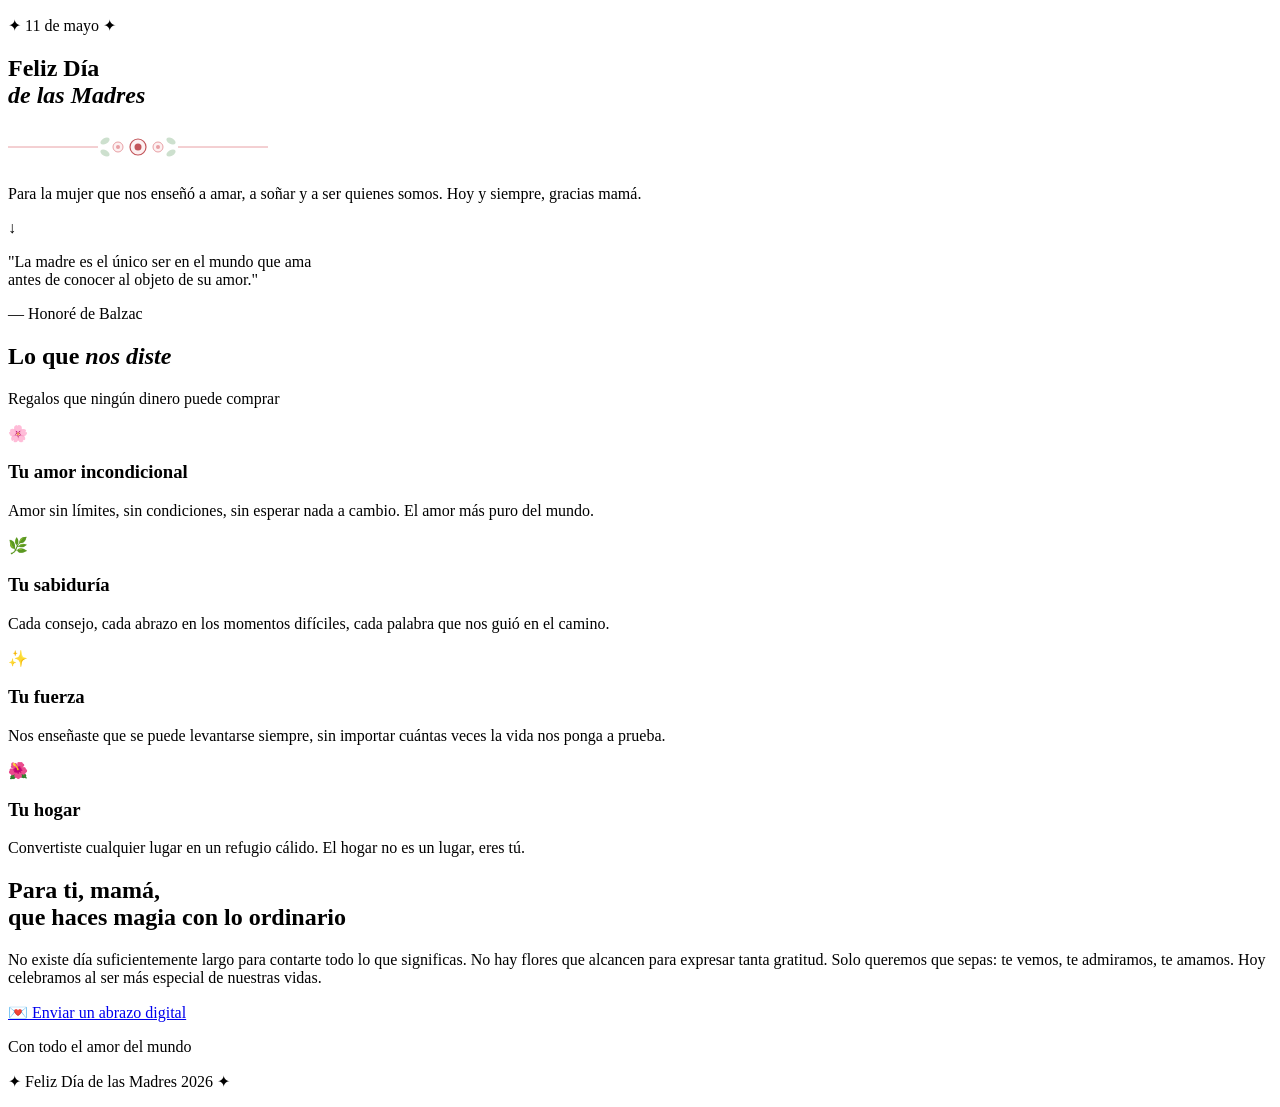
==== index.html @ 6c9db508 "Change stylesheet link from styles.css to stylos.css" ====
<!DOCTYPE html>
<html lang="es">
<head>
<meta charset="UTF-8">
<meta name="viewport" content="width=device-width, initial-scale=1.0">
<title>Feliz Día de las Madres</title>
<link href="https://fonts.googleapis.com/css2?family=Playfair+Display:ital,wght@0,400;0,700;1,400;1,700&family=Lora:ital,wght@0,400;0,500;1,400&display=swap" rel="stylesheet">
<link rel="stylesheet" href="stylos.css">
</head>
<body>

<!-- HERO -->
<section class="hero">
  <div class="hero-inner">
    <p class="tag">✦ 11 de mayo ✦</p>
    <h1 class="hero-title">
      Feliz Día<br><em>de las Madres</em>
    </h1>

    <!-- Inline floral SVG divider -->
    <svg class="floral-divider" width="260" height="36" viewBox="0 0 260 36" fill="none" xmlns="http://www.w3.org/2000/svg">
      <line x1="0" y1="18" x2="90" y2="18" stroke="#e8a0a5" stroke-width="1"/>
      <circle cx="130" cy="18" r="8" fill="#fdf0f1" stroke="#c2555a" stroke-width="1.2"/>
      <circle cx="130" cy="18" r="3.5" fill="#c2555a"/>
      <circle cx="110" cy="18" r="5" fill="#fdf0f1" stroke="#e8a0a5" stroke-width="1"/>
      <circle cx="110" cy="18" r="2" fill="#e8a0a5"/>
      <circle cx="150" cy="18" r="5" fill="#fdf0f1" stroke="#e8a0a5" stroke-width="1"/>
      <circle cx="150" cy="18" r="2" fill="#e8a0a5"/>
      <ellipse cx="97" cy="12" rx="5" ry="3" fill="#cde0ce" transform="rotate(-30 97 12)"/>
      <ellipse cx="163" cy="12" rx="5" ry="3" fill="#cde0ce" transform="rotate(30 163 12)"/>
      <ellipse cx="97" cy="24" rx="5" ry="3" fill="#cde0ce" transform="rotate(30 97 24)"/>
      <ellipse cx="163" cy="24" rx="5" ry="3" fill="#cde0ce" transform="rotate(-30 163 24)"/>
      <line x1="170" y1="18" x2="260" y2="18" stroke="#e8a0a5" stroke-width="1"/>
    </svg>

    <p class="hero-subtitle">
      Para la mujer que nos enseñó a amar, a soñar y a ser quienes somos.
      Hoy y siempre, gracias mamá.
    </p>
  </div>
  <div class="scroll-cue">↓</div>
</section>

<!-- QUOTE -->
<section class="quote-section">
  <p class="quote-text reveal">
    "La madre es el único ser en el mundo que ama <br>antes de conocer al objeto de su amor."
  </p>
  <p class="quote-author reveal">— Honoré de Balzac</p>
</section>

<!-- CARDS -->
<section class="cards-section">
  <h2 class="section-heading reveal">Lo que <em>nos diste</em></h2>
  <p class="section-sub reveal">Regalos que ningún dinero puede comprar</p>
  <div class="cards-grid">
    <div class="card reveal">
      <span class="card-icon">🌸</span>
      <h3 class="card-title">Tu amor incondicional</h3>
      <p class="card-text">Amor sin límites, sin condiciones, sin esperar nada a cambio. El amor más puro del mundo.</p>
    </div>
    <div class="card reveal">
      <span class="card-icon">🌿</span>
      <h3 class="card-title">Tu sabiduría</h3>
      <p class="card-text">Cada consejo, cada abrazo en los momentos difíciles, cada palabra que nos guió en el camino.</p>
    </div>
    <div class="card reveal">
      <span class="card-icon">✨</span>
      <h3 class="card-title">Tu fuerza</h3>
      <p class="card-text">Nos enseñaste que se puede levantarse siempre, sin importar cuántas veces la vida nos ponga a prueba.</p>
    </div>
    <div class="card reveal">
      <span class="card-icon">🌺</span>
      <h3 class="card-title">Tu hogar</h3>
      <p class="card-text">Convertiste cualquier lugar en un refugio cálido. El hogar no es un lugar, eres tú.</p>
    </div>
  </div>
</section>

<!-- MESSAGE -->
<section class="message-section">
  <div class="message-inner">
    <h2 class="message-heading reveal">
      Para ti, mamá,<br>
      <strong>que haces magia con lo ordinario</strong>
    </h2>
    <p class="message-body reveal">
      No existe día suficientemente largo para contarte todo lo que significas.
      No hay flores que alcancen para expresar tanta gratitud.
      Solo queremos que sepas: te vemos, te admiramos, te amamos.
      Hoy celebramos al ser más especial de nuestras vidas.
    </p>
    <a href="#" class="btn reveal">💌 Enviar un abrazo digital</a>
  </div>
</section>

<!-- FOOTER -->
<footer>
  <p class="footer-title">Con todo el amor del mundo</p>
  <p class="footer-sub">✦ Feliz Día de las Madres 2026 ✦</p>
</footer>

<script src="main.js"></script>

</body>
</html>
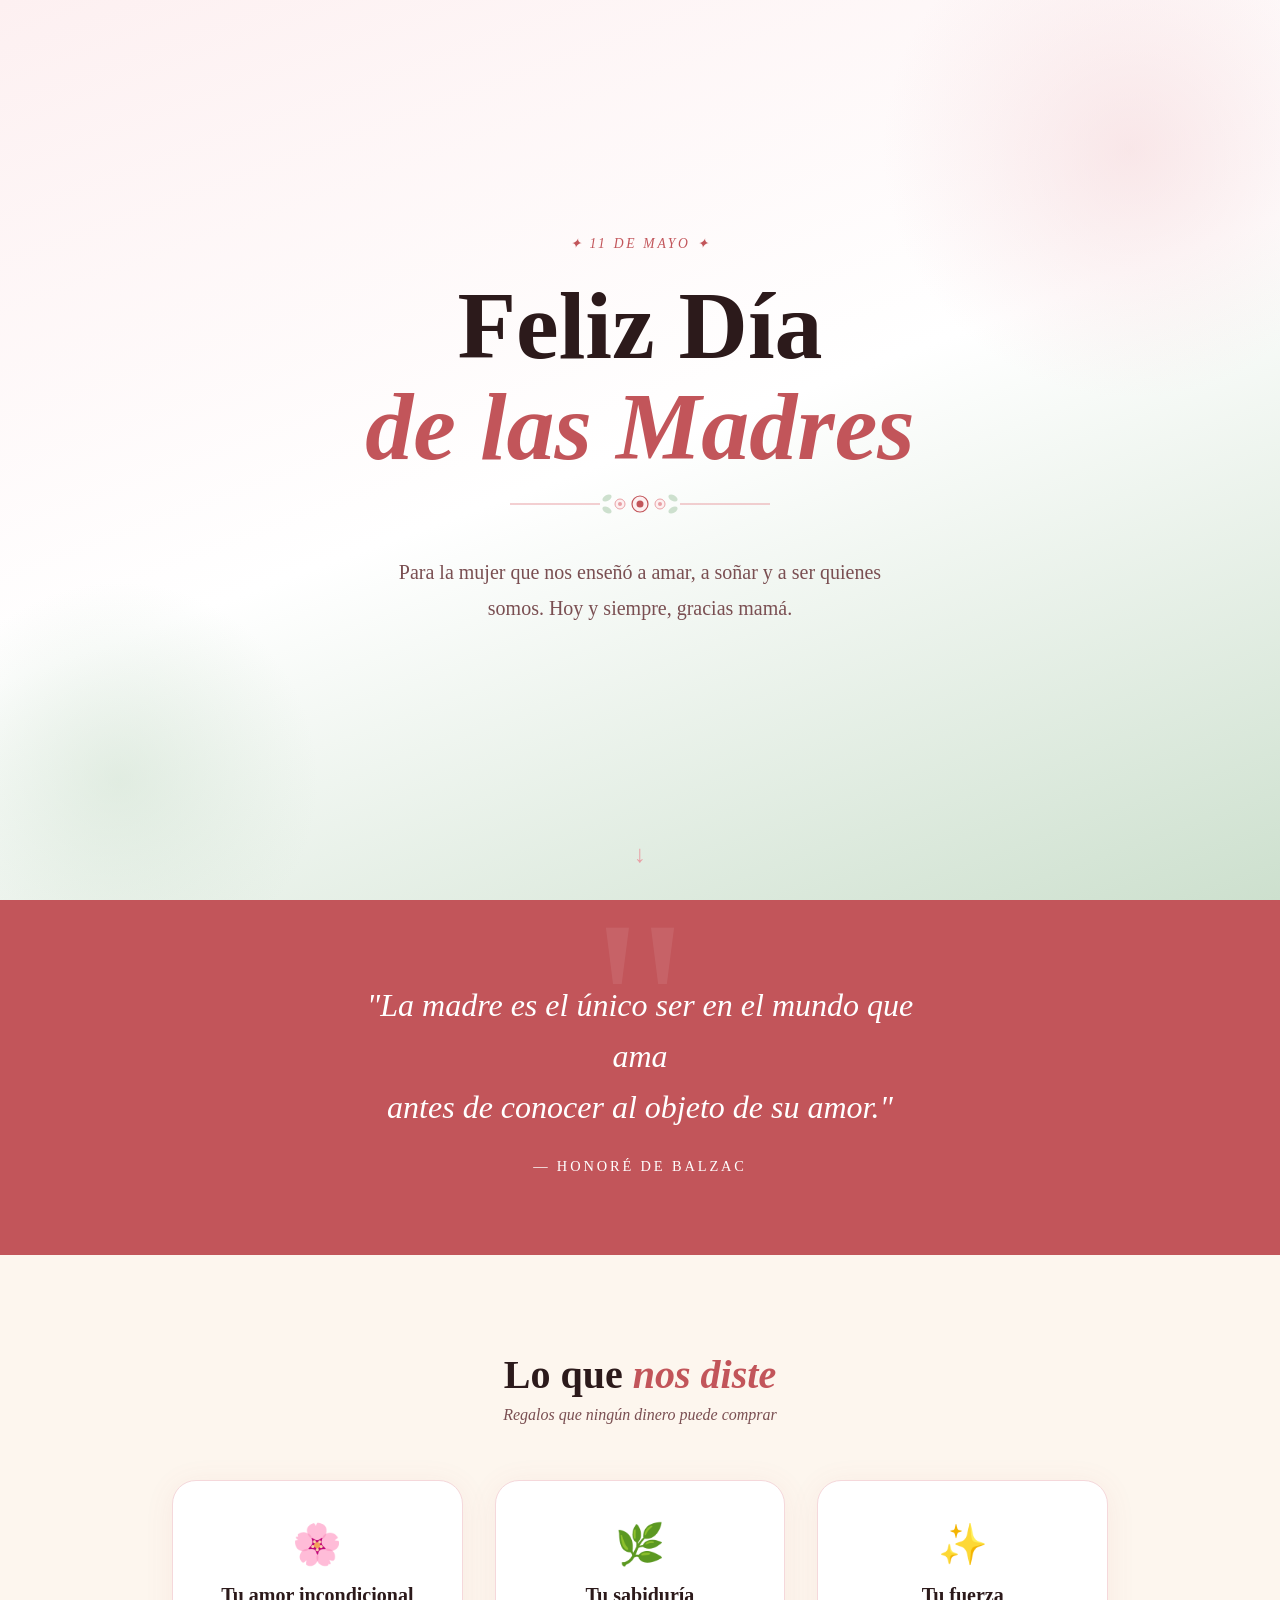
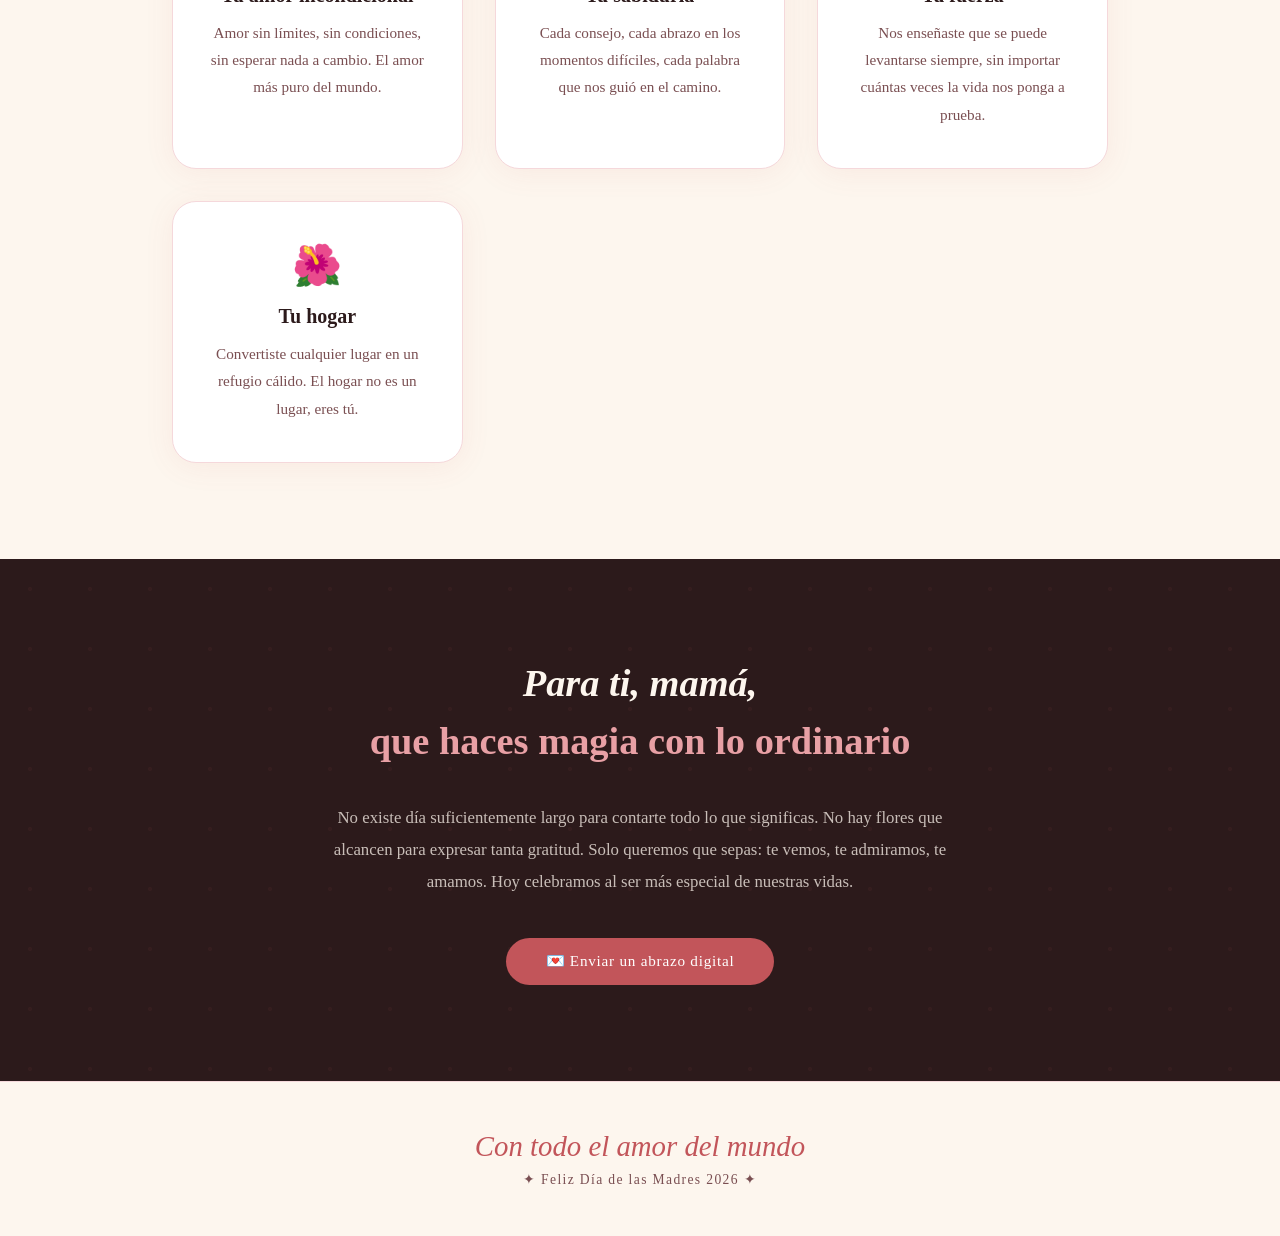
==== commit d3d10cb9: "Update index.html" ====
--- a/index.html
+++ b/index.html
@@ -5,8 +5,8 @@
 <meta name="viewport" content="width=device-width, initial-scale=1.0">
 <title>Feliz Día de las Madres</title>
 <link href="https://fonts.googleapis.com/css2?family=Playfair+Display:ital,wght@0,400;0,700;1,400;1,700&family=Lora:ital,wght@0,400;0,500;1,400&display=swap" rel="stylesheet">
-<link rel="stylesheet" href="stylos.css">
-</head>
+<link rel="stylesheet" href="stilos.css">
+  </head>
 <body>
 
 <!-- HERO -->
@@ -100,7 +100,7 @@
   <p class="footer-sub">✦ Feliz Día de las Madres 2026 ✦</p>
 </footer>
 
-<script src="main.js"></script>
+<script src="unidad1.js"></script>
 
 </body>
 </html>
--- a/stilos.css
+++ b/stilos.css
@@ -0,0 +1,271 @@
+*, *::before, *::after { box-sizing: border-box; margin: 0; padding: 0; }
+
+:root {
+  --rose: #c2555a;
+  --rose-light: #f5d8db;
+  --rose-pale: #fdf0f1;
+  --blush: #e8a0a5;
+  --green: #5a7a5c;
+  --green-light: #cde0ce;
+  --cream: #fdf6ee;
+  --gold: #b8893a;
+  --text-dark: #2c1a1b;
+  --text-mid: #7a4f52;
+}
+
+body {
+  background: var(--cream);
+  font-family: 'Lora', Georgia, serif;
+  color: var(--text-dark);
+  min-height: 100vh;
+  overflow-x: hidden;
+}
+
+/* === HERO === */
+.hero {
+  position: relative;
+  min-height: 100vh;
+  display: flex;
+  flex-direction: column;
+  align-items: center;
+  justify-content: center;
+  text-align: center;
+  padding: 3rem 2rem;
+  background: linear-gradient(160deg, var(--rose-pale) 0%, #fff 50%, var(--green-light) 100%);
+  overflow: hidden;
+}
+
+.hero::before {
+  content: '';
+  position: absolute;
+  width: 500px; height: 500px;
+  border-radius: 50%;
+  background: radial-gradient(circle, var(--rose-light) 0%, transparent 70%);
+  top: -100px; right: -100px;
+  opacity: 0.6;
+}
+.hero::after {
+  content: '';
+  position: absolute;
+  width: 400px; height: 400px;
+  border-radius: 50%;
+  background: radial-gradient(circle, var(--green-light) 0%, transparent 70%);
+  bottom: -80px; left: -80px;
+  opacity: 0.5;
+}
+
+.hero-inner { position: relative; z-index: 1; max-width: 700px; }
+
+.tag {
+  display: inline-block;
+  font-family: 'Lora', serif;
+  font-style: italic;
+  font-size: 0.85rem;
+  letter-spacing: 0.2em;
+  color: var(--rose);
+  text-transform: uppercase;
+  margin-bottom: 1.5rem;
+  animation: fadeUp 0.8s ease both;
+}
+
+.hero-title {
+  font-family: 'Playfair Display', Georgia, serif;
+  font-size: clamp(3rem, 8vw, 6rem);
+  font-weight: 700;
+  line-height: 1.05;
+  color: var(--text-dark);
+  margin-bottom: 0.5rem;
+  animation: fadeUp 0.8s 0.1s ease both;
+}
+
+.hero-title em {
+  display: block;
+  font-style: italic;
+  color: var(--rose);
+}
+
+.hero-subtitle {
+  font-size: clamp(1rem, 2.5vw, 1.25rem);
+  color: var(--text-mid);
+  line-height: 1.8;
+  margin: 1.5rem auto 2.5rem;
+  max-width: 520px;
+  animation: fadeUp 0.8s 0.2s ease both;
+}
+
+.floral-divider { animation: fadeUp 0.8s 0.3s ease both; margin: 0 auto 2rem; display: block; }
+
+.scroll-cue {
+  position: absolute;
+  bottom: 2rem;
+  left: 50%;
+  transform: translateX(-50%);
+  animation: bob 2s infinite ease-in-out;
+  color: var(--blush);
+  font-size: 1.5rem;
+  z-index: 1;
+}
+
+/* === QUOTE SECTION === */
+.quote-section {
+  background: var(--rose);
+  color: white;
+  text-align: center;
+  padding: 5rem 2rem;
+  position: relative;
+  overflow: hidden;
+}
+.quote-section::before {
+  content: '"';
+  position: absolute;
+  top: -1rem; left: 50%;
+  transform: translateX(-50%);
+  font-family: 'Playfair Display', serif;
+  font-size: 15rem;
+  opacity: 0.08;
+  line-height: 1;
+  color: white;
+  pointer-events: none;
+}
+.quote-text {
+  font-family: 'Playfair Display', serif;
+  font-style: italic;
+  font-size: clamp(1.4rem, 3vw, 2rem);
+  line-height: 1.6;
+  max-width: 600px;
+  margin: 0 auto 1.5rem;
+  position: relative;
+}
+.quote-author {
+  font-size: 0.9rem;
+  letter-spacing: 0.2em;
+  text-transform: uppercase;
+  opacity: 0.75;
+}
+
+/* === CARDS === */
+.cards-section {
+  padding: 6rem 2rem;
+  max-width: 1000px;
+  margin: 0 auto;
+  text-align: center;
+}
+.section-heading {
+  font-family: 'Playfair Display', serif;
+  font-size: clamp(1.8rem, 4vw, 2.5rem);
+  color: var(--text-dark);
+  margin-bottom: 0.5rem;
+}
+.section-heading em { font-style: italic; color: var(--rose); }
+.section-sub {
+  color: var(--text-mid);
+  margin-bottom: 3.5rem;
+  font-style: italic;
+}
+
+.cards-grid {
+  display: grid;
+  grid-template-columns: repeat(auto-fit, minmax(240px, 1fr));
+  gap: 2rem;
+}
+
+.card {
+  background: white;
+  border-radius: 1.5rem;
+  padding: 2.5rem 2rem;
+  box-shadow: 0 4px 30px rgba(194, 85, 90, 0.08);
+  transition: transform 0.3s ease, box-shadow 0.3s ease;
+  border: 1px solid var(--rose-light);
+}
+.card:hover {
+  transform: translateY(-6px);
+  box-shadow: 0 12px 40px rgba(194, 85, 90, 0.15);
+}
+.card-icon {
+  font-size: 2.5rem;
+  margin-bottom: 1rem;
+  display: block;
+}
+.card-title {
+  font-family: 'Playfair Display', serif;
+  font-size: 1.25rem;
+  color: var(--text-dark);
+  margin-bottom: 0.75rem;
+}
+.card-text {
+  font-size: 0.95rem;
+  color: var(--text-mid);
+  line-height: 1.8;
+}
+
+/* === MESSAGE SECTION === */
+.message-section {
+  background: var(--text-dark);
+  color: var(--cream);
+  text-align: center;
+  padding: 6rem 2rem;
+  position: relative;
+}
+.message-section::before {
+  content: '';
+  position: absolute;
+  inset: 0;
+  background: url("data:image/svg+xml,%3Csvg width='60' height='60' viewBox='0 0 60 60' xmlns='http://www.w3.org/2000/svg'%3E%3Cg fill='none' fill-rule='evenodd'%3E%3Cg fill='%23c2555a' fill-opacity='0.06'%3E%3Ccircle cx='30' cy='30' r='2'/%3E%3C/g%3E%3C/g%3E%3C/svg%3E");
+}
+.message-inner { position: relative; max-width: 640px; margin: 0 auto; }
+.message-heading {
+  font-family: 'Playfair Display', serif;
+  font-style: italic;
+  font-size: clamp(1.6rem, 4vw, 2.4rem);
+  line-height: 1.5;
+  margin-bottom: 2rem;
+}
+.message-heading strong { color: var(--blush); font-style: normal; }
+.message-body {
+  font-size: 1.05rem;
+  line-height: 1.9;
+  color: rgba(253,246,238,0.75);
+  margin-bottom: 2.5rem;
+}
+.btn {
+  display: inline-block;
+  background: var(--rose);
+  color: white;
+  text-decoration: none;
+  padding: 0.9rem 2.5rem;
+  border-radius: 3rem;
+  font-family: 'Lora', serif;
+  font-size: 0.95rem;
+  letter-spacing: 0.05em;
+  transition: background 0.25s, transform 0.2s;
+}
+.btn:hover { background: #a83e43; transform: scale(1.03); }
+
+/* === FOOTER === */
+footer {
+  background: var(--cream);
+  text-align: center;
+  padding: 3rem 2rem;
+  border-top: 1px solid var(--rose-light);
+}
+.footer-title {
+  font-family: 'Playfair Display', serif;
+  font-style: italic;
+  font-size: 1.8rem;
+  color: var(--rose);
+  margin-bottom: 0.5rem;
+}
+.footer-sub { font-size: 0.85rem; color: var(--text-mid); letter-spacing: 0.1em; }
+
+/* === ANIMATIONS === */
+@keyframes fadeUp {
+  from { opacity: 0; transform: translateY(24px); }
+  to   { opacity: 1; transform: translateY(0); }
+}
+@keyframes bob {
+  0%, 100% { transform: translateX(-50%) translateY(0); }
+  50%       { transform: translateX(-50%) translateY(8px); }
+}
+
+.reveal { opacity: 0; transform: translateY(32px); transition: opacity 0.7s ease, transform 0.7s ease; }
+.reveal.visible { opacity: 1; transform: none; }
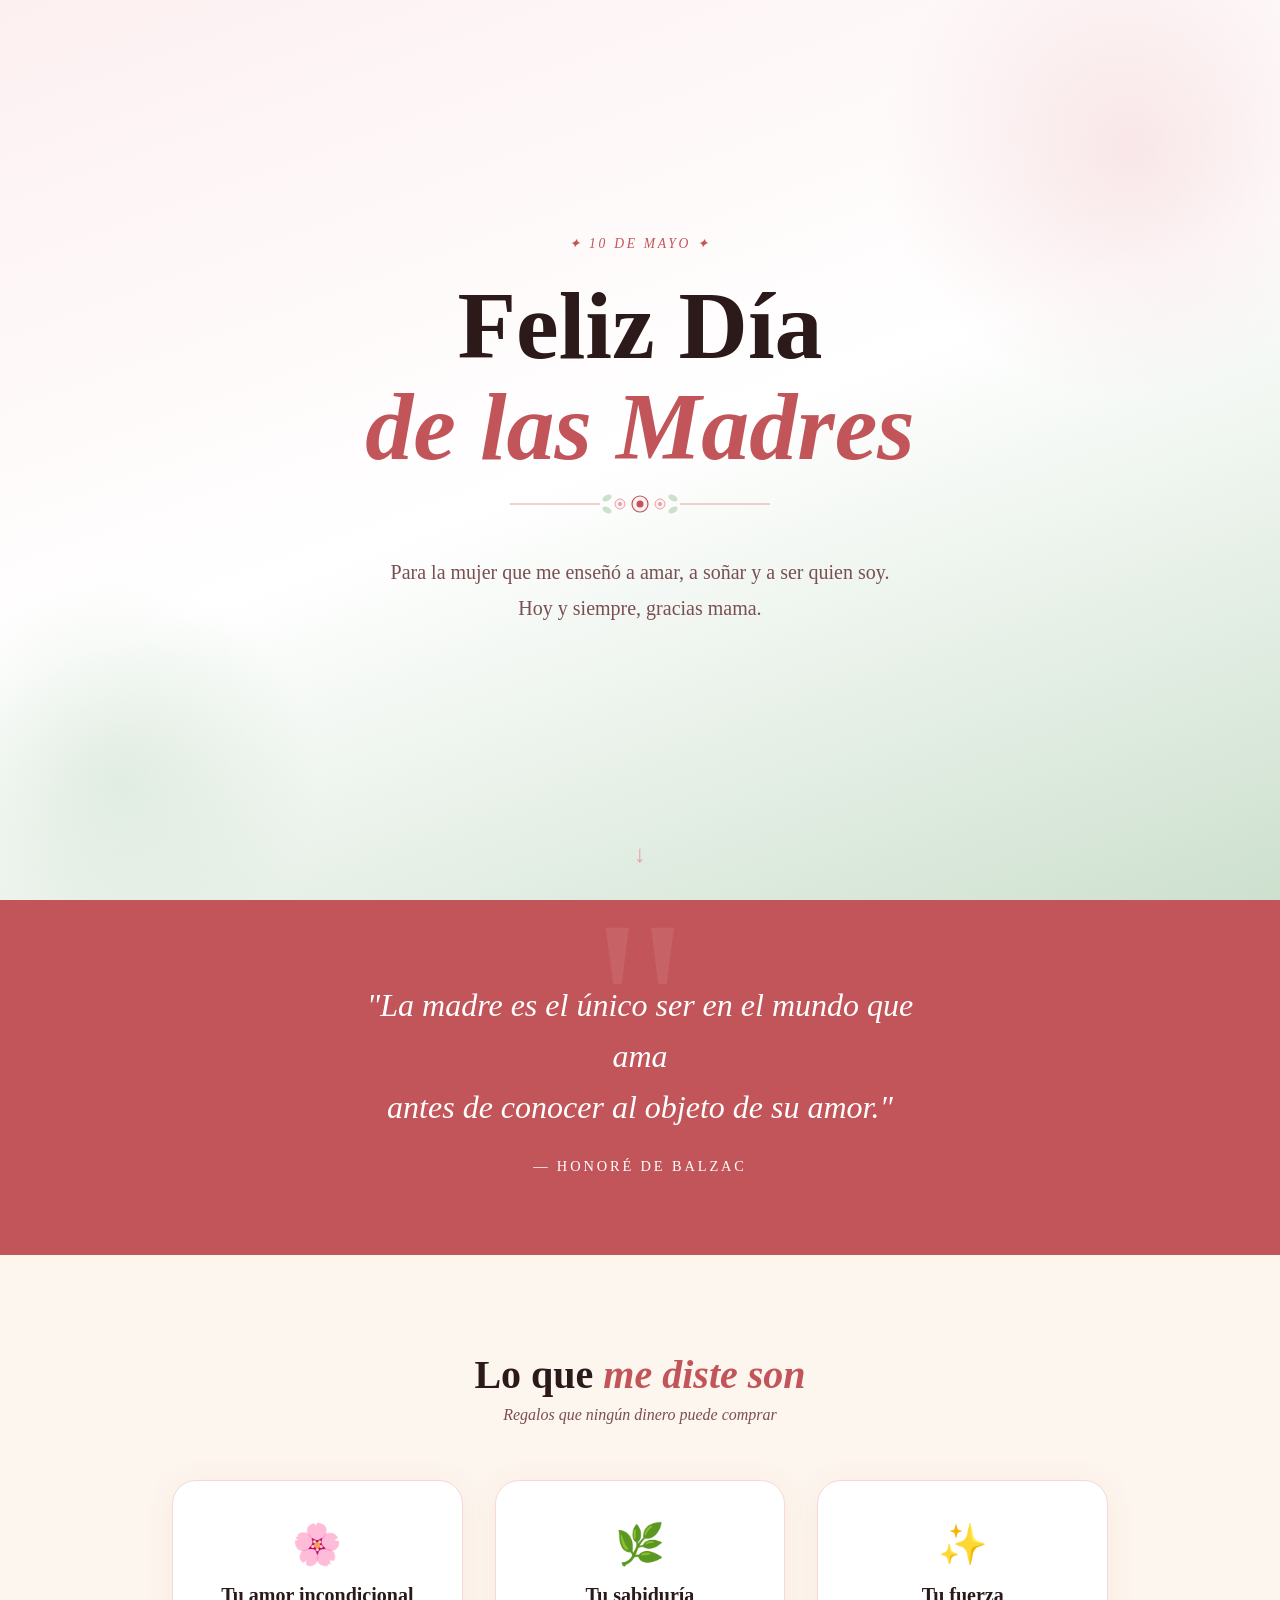
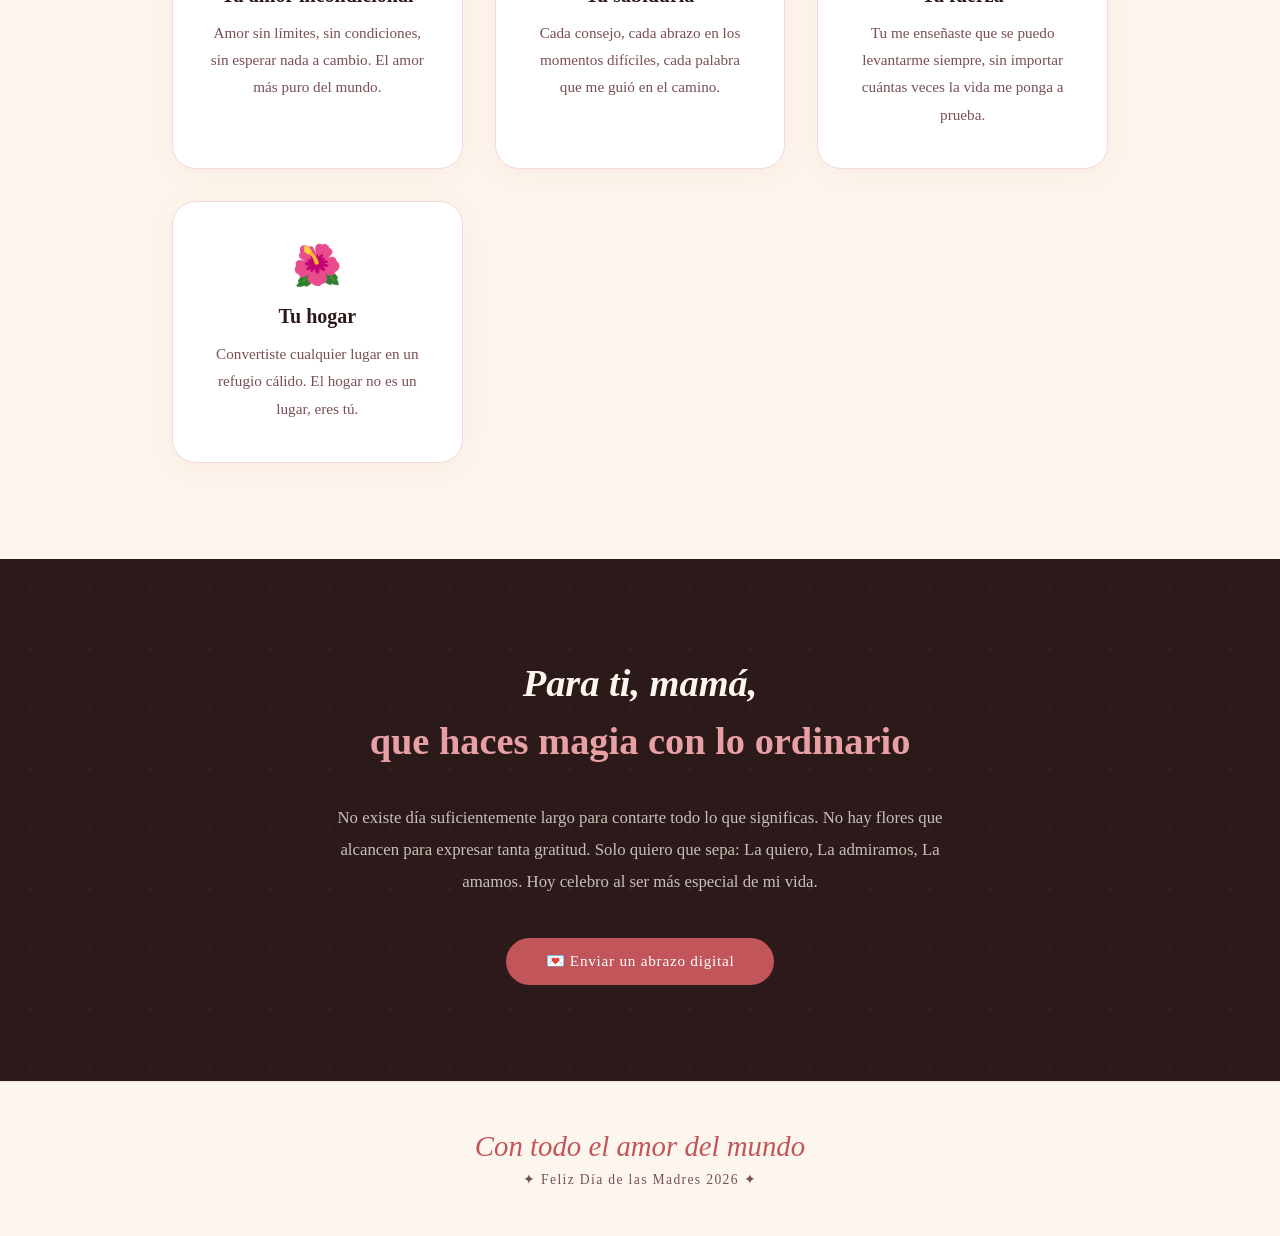
==== commit fda635b8: "Update index.html" ====
--- a/index.html
+++ b/index.html
@@ -12,7 +12,7 @@
 <!-- HERO -->
 <section class="hero">
   <div class="hero-inner">
-    <p class="tag">✦ 11 de mayo ✦</p>
+    <p class="tag">✦ 10 de mayo ✦</p>
     <h1 class="hero-title">
       Feliz Día<br><em>de las Madres</em>
     </h1>
@@ -34,8 +34,8 @@
     </svg>
 
     <p class="hero-subtitle">
-      Para la mujer que nos enseñó a amar, a soñar y a ser quienes somos.
-      Hoy y siempre, gracias mamá.
+      Para la mujer que me enseñó a amar, a soñar y a ser quien soy.
+      Hoy y siempre, gracias mama.
     </p>
   </div>
   <div class="scroll-cue">↓</div>
@@ -51,7 +51,7 @@
 
 <!-- CARDS -->
 <section class="cards-section">
-  <h2 class="section-heading reveal">Lo que <em>nos diste</em></h2>
+  <h2 class="section-heading reveal">Lo que <em>me diste son</em></h2>
   <p class="section-sub reveal">Regalos que ningún dinero puede comprar</p>
   <div class="cards-grid">
     <div class="card reveal">
@@ -62,12 +62,12 @@
     <div class="card reveal">
       <span class="card-icon">🌿</span>
       <h3 class="card-title">Tu sabiduría</h3>
-      <p class="card-text">Cada consejo, cada abrazo en los momentos difíciles, cada palabra que nos guió en el camino.</p>
+      <p class="card-text">Cada consejo, cada abrazo en los momentos difíciles, cada palabra que me guió en el camino.</p>
     </div>
     <div class="card reveal">
       <span class="card-icon">✨</span>
       <h3 class="card-title">Tu fuerza</h3>
-      <p class="card-text">Nos enseñaste que se puede levantarse siempre, sin importar cuántas veces la vida nos ponga a prueba.</p>
+      <p class="card-text">Tu me enseñaste que se puedo levantarme siempre, sin importar cuántas veces la vida me ponga a prueba.</p>
     </div>
     <div class="card reveal">
       <span class="card-icon">🌺</span>
@@ -87,8 +87,8 @@
     <p class="message-body reveal">
       No existe día suficientemente largo para contarte todo lo que significas.
       No hay flores que alcancen para expresar tanta gratitud.
-      Solo queremos que sepas: te vemos, te admiramos, te amamos.
-      Hoy celebramos al ser más especial de nuestras vidas.
+      Solo quiero que sepa: La quiero, La admiramos, La amamos.
+      Hoy celebro al ser más especial de mi vida.
     </p>
     <a href="#" class="btn reveal">💌 Enviar un abrazo digital</a>
   </div>
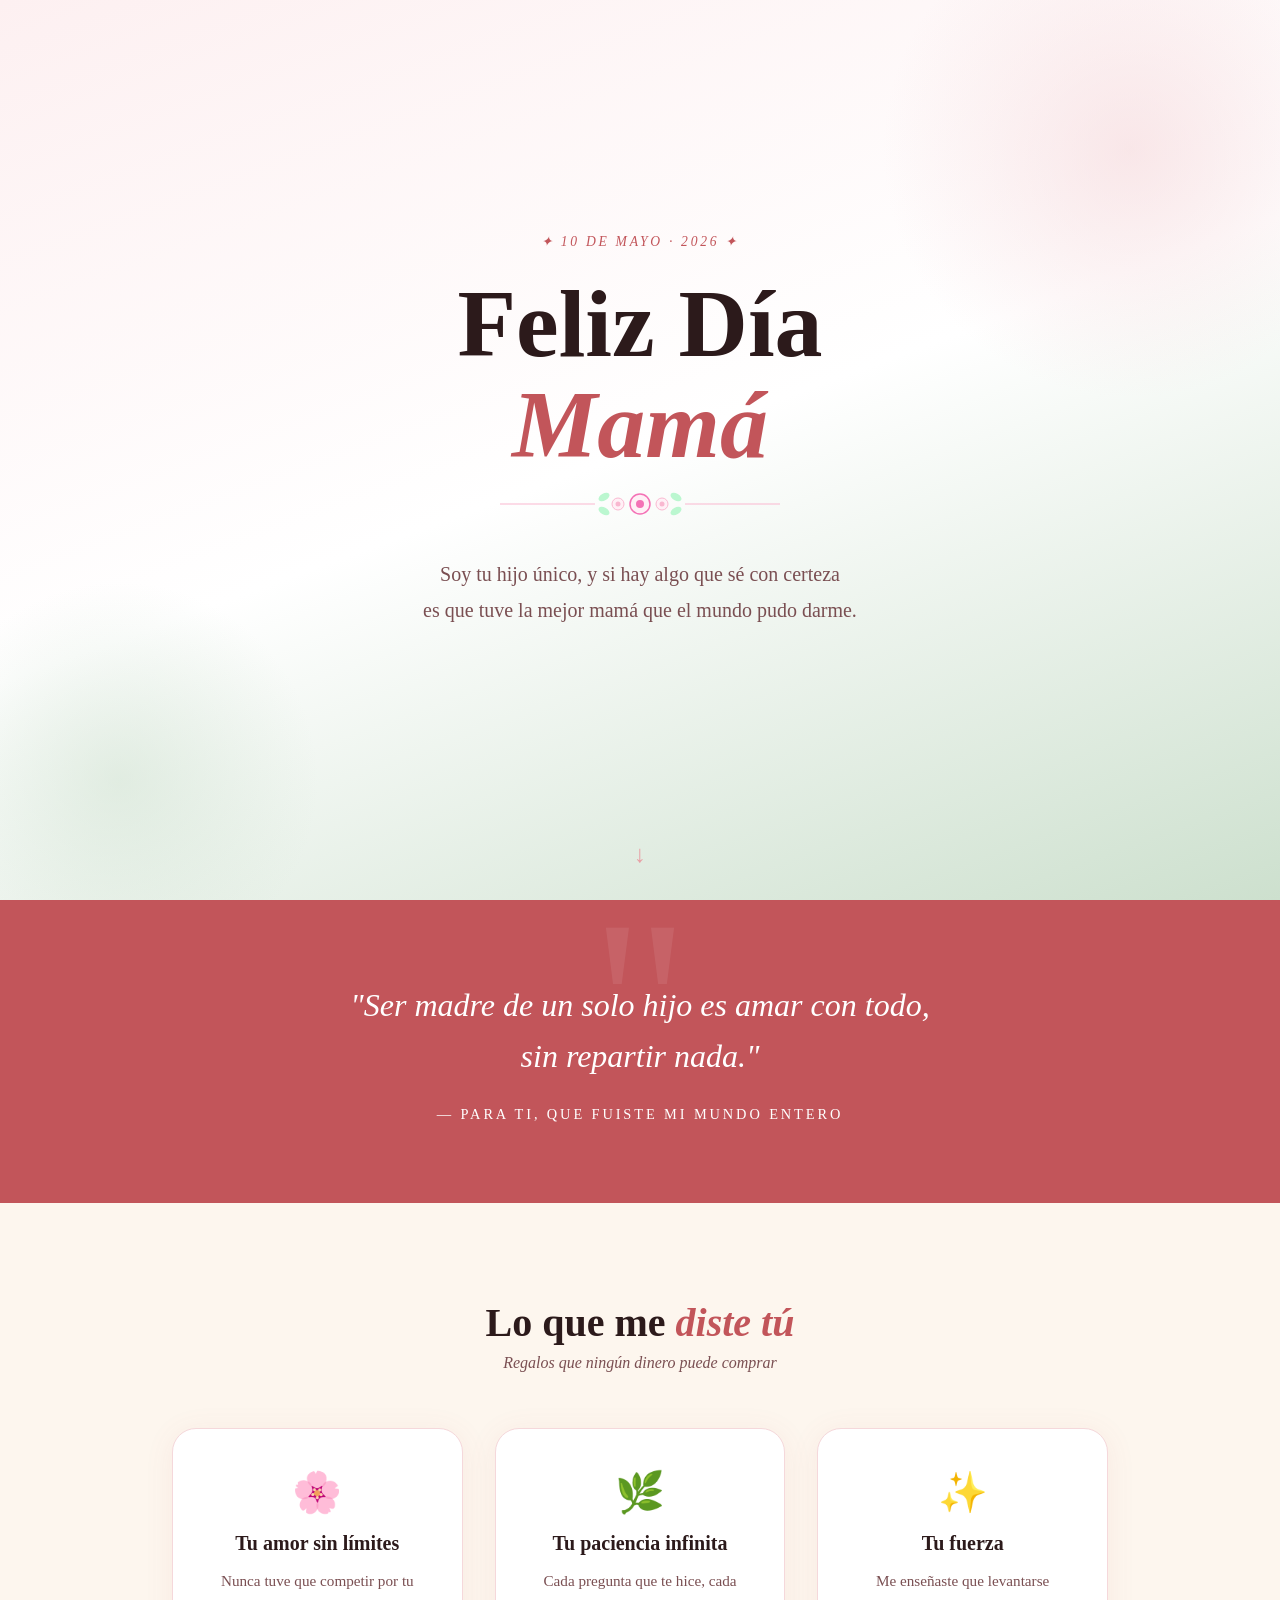
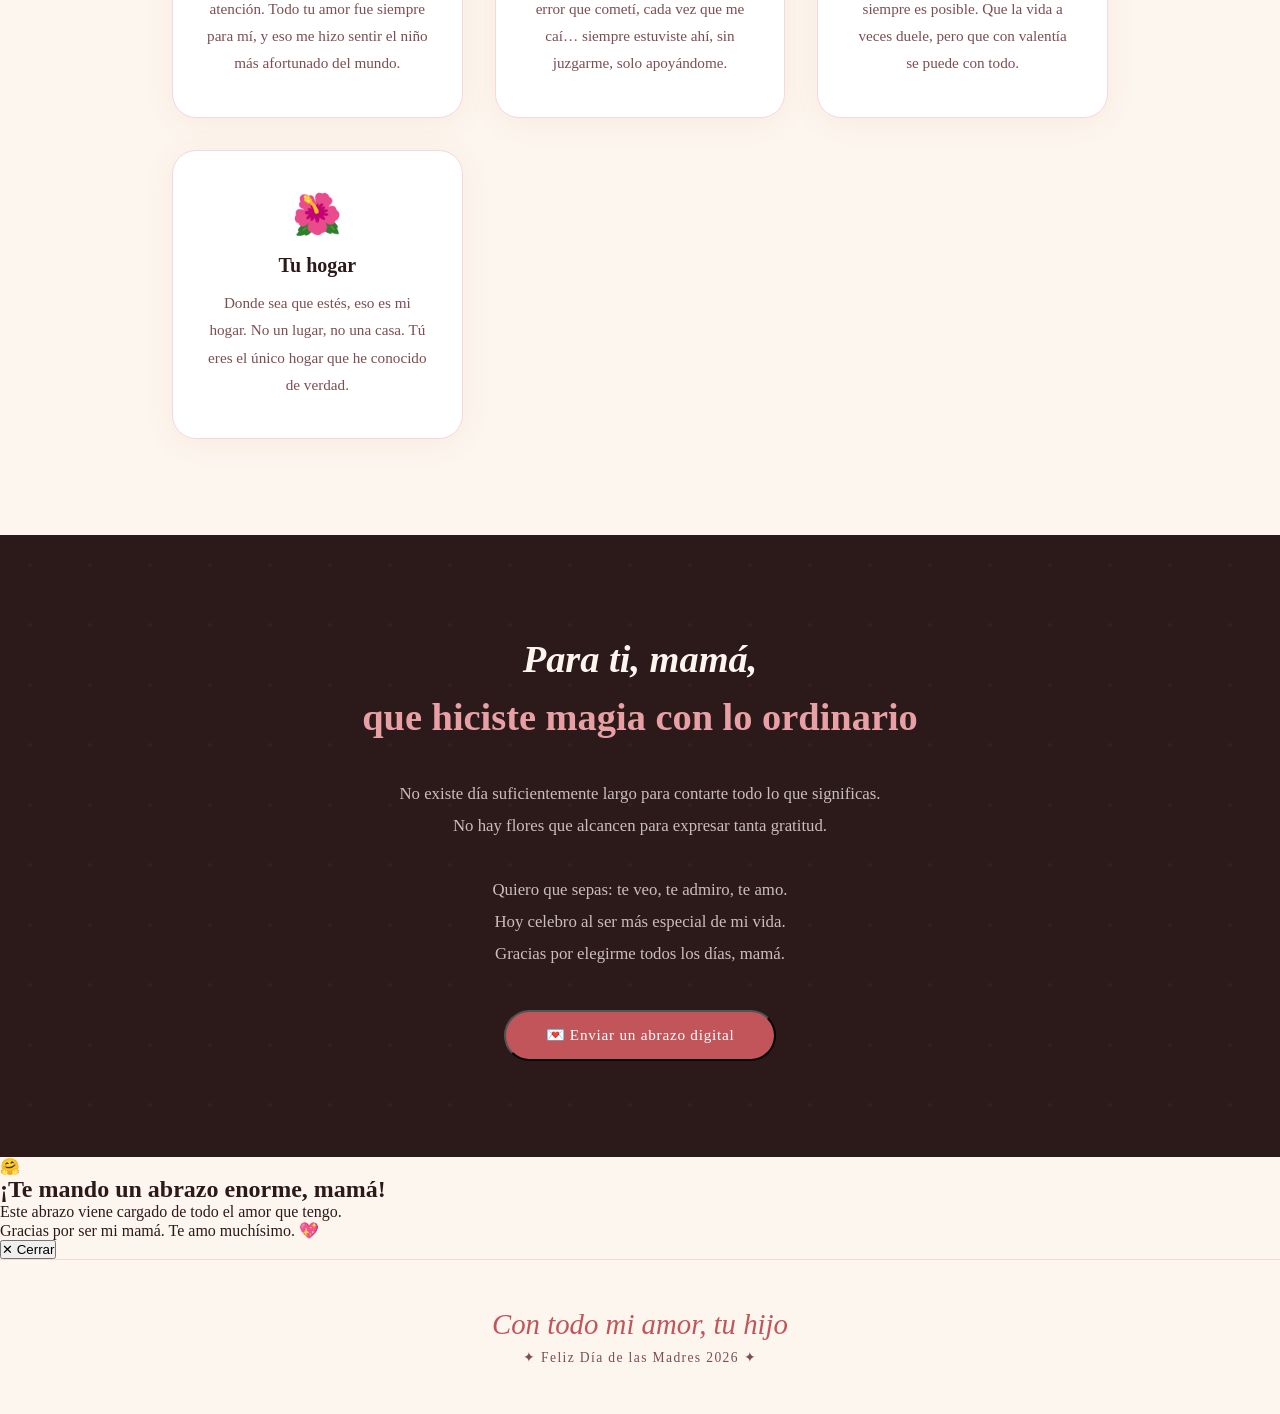
==== commit 2445ed6e: "Update index.html" ====
--- a/index.html
+++ b/index.html
@@ -6,101 +6,106 @@
 <title>Feliz Día de las Madres</title>
 <link href="https://fonts.googleapis.com/css2?family=Playfair+Display:ital,wght@0,400;0,700;1,400;1,700&family=Lora:ital,wght@0,400;0,500;1,400&display=swap" rel="stylesheet">
 <link rel="stylesheet" href="stilos.css">
-  </head>
+</head>
 <body>
 
-<!-- HERO -->
 <section class="hero">
   <div class="hero-inner">
-    <p class="tag">✦ 10 de mayo ✦</p>
+    <p class="tag">✦ 10 de mayo · 2026 ✦</p>
     <h1 class="hero-title">
-      Feliz Día<br><em>de las Madres</em>
+      Feliz Día<br><em>Mamá</em>
     </h1>
-
-    <!-- Inline floral SVG divider -->
-    <svg class="floral-divider" width="260" height="36" viewBox="0 0 260 36" fill="none" xmlns="http://www.w3.org/2000/svg">
-      <line x1="0" y1="18" x2="90" y2="18" stroke="#e8a0a5" stroke-width="1"/>
-      <circle cx="130" cy="18" r="8" fill="#fdf0f1" stroke="#c2555a" stroke-width="1.2"/>
-      <circle cx="130" cy="18" r="3.5" fill="#c2555a"/>
-      <circle cx="110" cy="18" r="5" fill="#fdf0f1" stroke="#e8a0a5" stroke-width="1"/>
-      <circle cx="110" cy="18" r="2" fill="#e8a0a5"/>
-      <circle cx="150" cy="18" r="5" fill="#fdf0f1" stroke="#e8a0a5" stroke-width="1"/>
-      <circle cx="150" cy="18" r="2" fill="#e8a0a5"/>
-      <ellipse cx="97" cy="12" rx="5" ry="3" fill="#cde0ce" transform="rotate(-30 97 12)"/>
-      <ellipse cx="163" cy="12" rx="5" ry="3" fill="#cde0ce" transform="rotate(30 163 12)"/>
-      <ellipse cx="97" cy="24" rx="5" ry="3" fill="#cde0ce" transform="rotate(30 97 24)"/>
-      <ellipse cx="163" cy="24" rx="5" ry="3" fill="#cde0ce" transform="rotate(-30 163 24)"/>
-      <line x1="170" y1="18" x2="260" y2="18" stroke="#e8a0a5" stroke-width="1"/>
+    <svg class="floral-divider" width="280" height="40" viewBox="0 0 280 40" fill="none" xmlns="http://www.w3.org/2000/svg">
+      <line x1="0" y1="20" x2="95" y2="20" stroke="#f9b8d0" stroke-width="1.2"/>
+      <circle cx="140" cy="20" r="10" fill="#fff0f6" stroke="#f472b6" stroke-width="1.5"/>
+      <circle cx="140" cy="20" r="4" fill="#f472b6"/>
+      <circle cx="118" cy="20" r="6" fill="#fff0f6" stroke="#f9b8d0" stroke-width="1"/>
+      <circle cx="118" cy="20" r="2.5" fill="#f9b8d0"/>
+      <circle cx="162" cy="20" r="6" fill="#fff0f6" stroke="#f9b8d0" stroke-width="1"/>
+      <circle cx="162" cy="20" r="2.5" fill="#f9b8d0"/>
+      <ellipse cx="104" cy="13" rx="6" ry="3.5" fill="#bbf7d0" transform="rotate(-30 104 13)"/>
+      <ellipse cx="176" cy="13" rx="6" ry="3.5" fill="#bbf7d0" transform="rotate(30 176 13)"/>
+      <ellipse cx="104" cy="27" rx="6" ry="3.5" fill="#bbf7d0" transform="rotate(30 104 27)"/>
+      <ellipse cx="176" cy="27" rx="6" ry="3.5" fill="#bbf7d0" transform="rotate(-30 176 27)"/>
+      <line x1="185" y1="20" x2="280" y2="20" stroke="#f9b8d0" stroke-width="1.2"/>
     </svg>
-
     <p class="hero-subtitle">
-      Para la mujer que me enseñó a amar, a soñar y a ser quien soy.
-      Hoy y siempre, gracias mama.
+      Soy tu hijo único, y si hay algo que sé con certeza<br>
+      es que tuve la mejor mamá que el mundo pudo darme.
     </p>
   </div>
   <div class="scroll-cue">↓</div>
 </section>
 
-<!-- QUOTE -->
 <section class="quote-section">
   <p class="quote-text reveal">
-    "La madre es el único ser en el mundo que ama <br>antes de conocer al objeto de su amor."
+    "Ser madre de un solo hijo es amar con todo,<br>sin repartir nada."
   </p>
-  <p class="quote-author reveal">— Honoré de Balzac</p>
+  <p class="quote-author reveal">— Para ti, que fuiste mi mundo entero</p>
 </section>
 
-<!-- CARDS -->
 <section class="cards-section">
-  <h2 class="section-heading reveal">Lo que <em>me diste son</em></h2>
+  <h2 class="section-heading reveal">Lo que me <em>diste tú</em></h2>
   <p class="section-sub reveal">Regalos que ningún dinero puede comprar</p>
   <div class="cards-grid">
     <div class="card reveal">
       <span class="card-icon">🌸</span>
-      <h3 class="card-title">Tu amor incondicional</h3>
-      <p class="card-text">Amor sin límites, sin condiciones, sin esperar nada a cambio. El amor más puro del mundo.</p>
+      <h3 class="card-title">Tu amor sin límites</h3>
+      <p class="card-text">Nunca tuve que competir por tu atención. Todo tu amor fue siempre para mí, y eso me hizo sentir el niño más afortunado del mundo.</p>
     </div>
     <div class="card reveal">
       <span class="card-icon">🌿</span>
-      <h3 class="card-title">Tu sabiduría</h3>
-      <p class="card-text">Cada consejo, cada abrazo en los momentos difíciles, cada palabra que me guió en el camino.</p>
+      <h3 class="card-title">Tu paciencia infinita</h3>
+      <p class="card-text">Cada pregunta que te hice, cada error que cometí, cada vez que me caí… siempre estuviste ahí, sin juzgarme, solo apoyándome.</p>
     </div>
     <div class="card reveal">
       <span class="card-icon">✨</span>
       <h3 class="card-title">Tu fuerza</h3>
-      <p class="card-text">Tu me enseñaste que se puedo levantarme siempre, sin importar cuántas veces la vida me ponga a prueba.</p>
+      <p class="card-text">Me enseñaste que levantarse siempre es posible. Que la vida a veces duele, pero que con valentía se puede con todo.</p>
     </div>
     <div class="card reveal">
       <span class="card-icon">🌺</span>
       <h3 class="card-title">Tu hogar</h3>
-      <p class="card-text">Convertiste cualquier lugar en un refugio cálido. El hogar no es un lugar, eres tú.</p>
+      <p class="card-text">Donde sea que estés, eso es mi hogar. No un lugar, no una casa. Tú eres el único hogar que he conocido de verdad.</p>
     </div>
   </div>
 </section>
 
-<!-- MESSAGE -->
 <section class="message-section">
   <div class="message-inner">
     <h2 class="message-heading reveal">
       Para ti, mamá,<br>
-      <strong>que haces magia con lo ordinario</strong>
+      <strong>que hiciste magia con lo ordinario</strong>
     </h2>
     <p class="message-body reveal">
-      No existe día suficientemente largo para contarte todo lo que significas.
-      No hay flores que alcancen para expresar tanta gratitud.
-      Solo quiero que sepa: La quiero, La admiramos, La amamos.
-      Hoy celebro al ser más especial de mi vida.
+      No existe día suficientemente largo para contarte todo lo que significas.<br>
+      No hay flores que alcancen para expresar tanta gratitud.<br><br>
+      Quiero que sepas: te veo, te admiro, te amo.<br>
+      Hoy celebro al ser más especial de mi vida.<br>
+      Gracias por elegirme todos los días, mamá.
     </p>
-    <a href="#" class="btn reveal">💌 Enviar un abrazo digital</a>
+    <button class="btn reveal" id="abrazoBtn">💌 Enviar un abrazo digital</button>
   </div>
 </section>
 
-<!-- FOOTER -->
+<div class="abrazo-overlay" id="abrazoOverlay">
+  <div class="abrazo-card">
+    <div class="corazones" id="corazones"></div>
+    <p class="abrazo-emoji">🤗</p>
+    <h2 class="abrazo-titulo">¡Te mando un abrazo enorme, mamá!</h2>
+    <p class="abrazo-texto">
+      Este abrazo viene cargado de todo el amor que tengo.<br>
+      Gracias por ser mi mamá. Te amo muchísimo. 💖
+    </p>
+    <button class="abrazo-cerrar" id="cerrarBtn">✕ Cerrar</button>
+  </div>
+</div>
+
 <footer>
-  <p class="footer-title">Con todo el amor del mundo</p>
+  <p class="footer-title">Con todo mi amor, tu hijo</p>
   <p class="footer-sub">✦ Feliz Día de las Madres 2026 ✦</p>
 </footer>
 
 <script src="unidad1.js"></script>
-
 </body>
 </html>
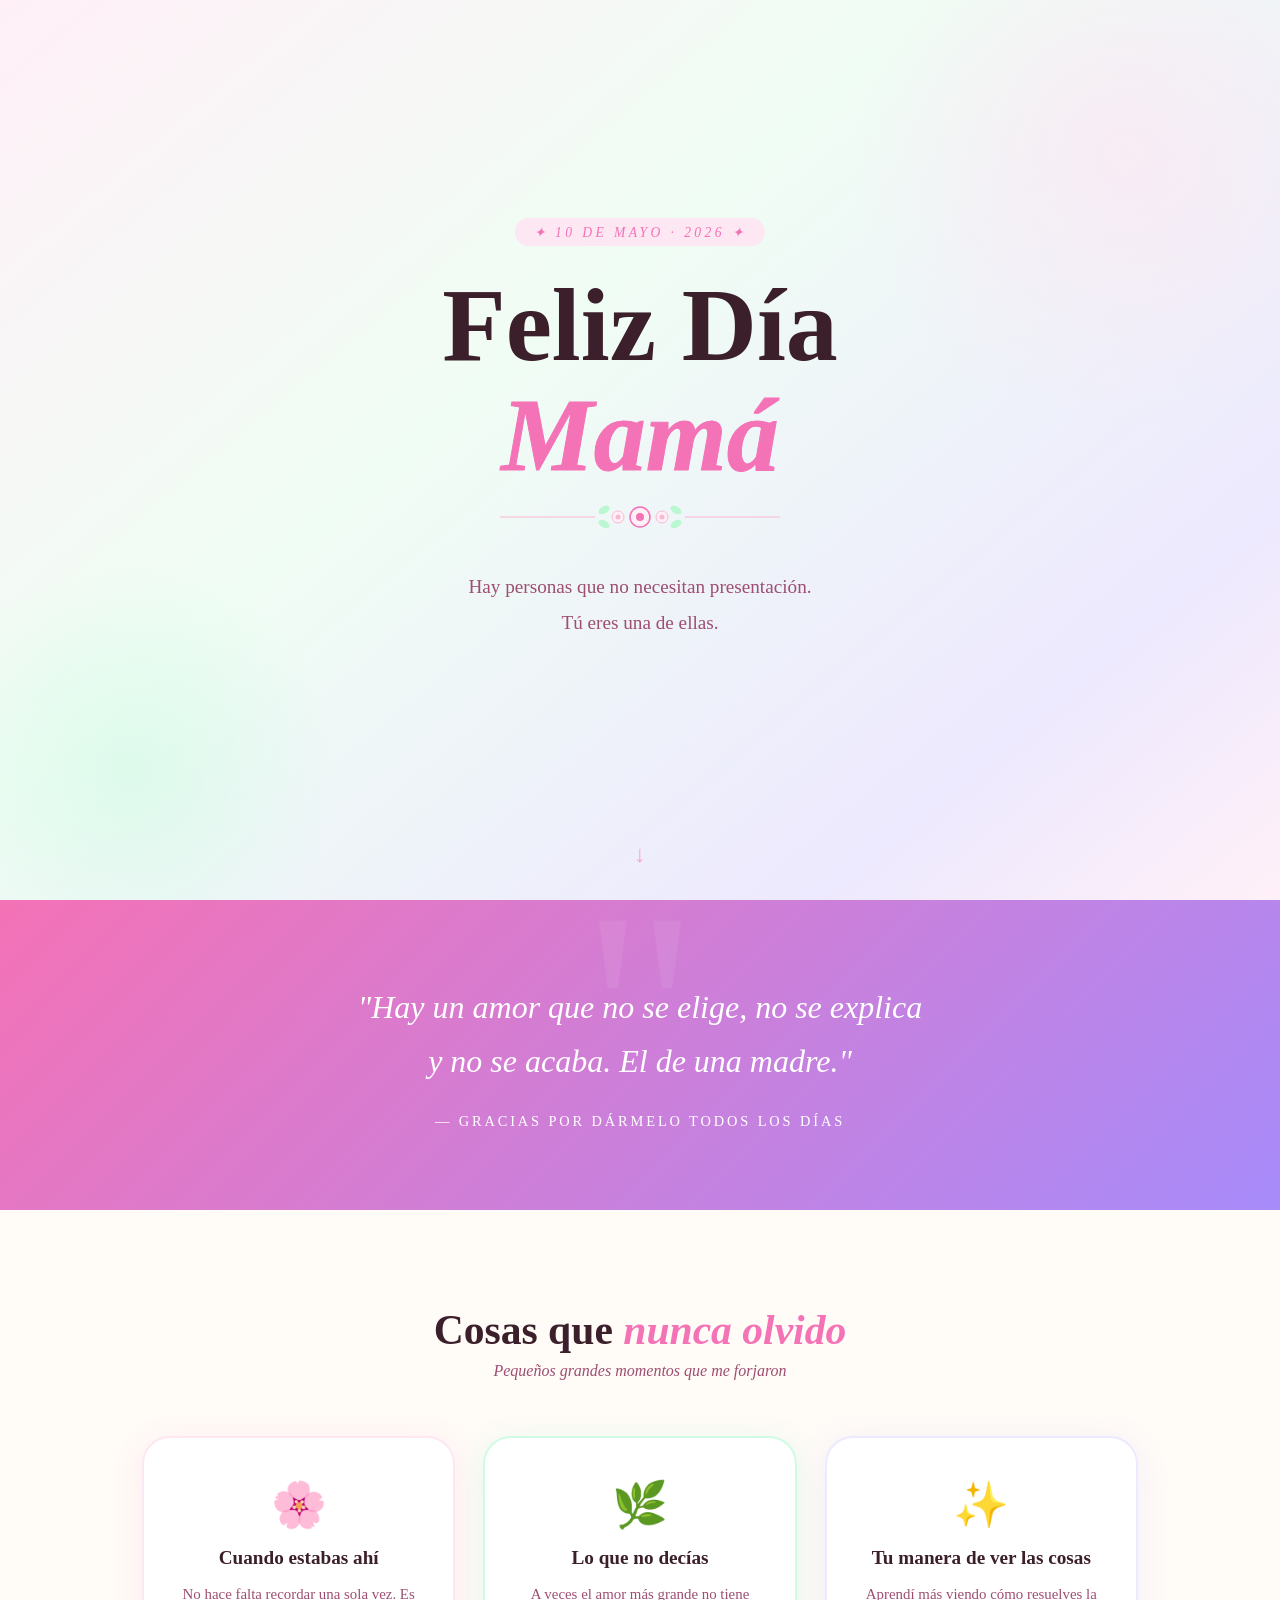
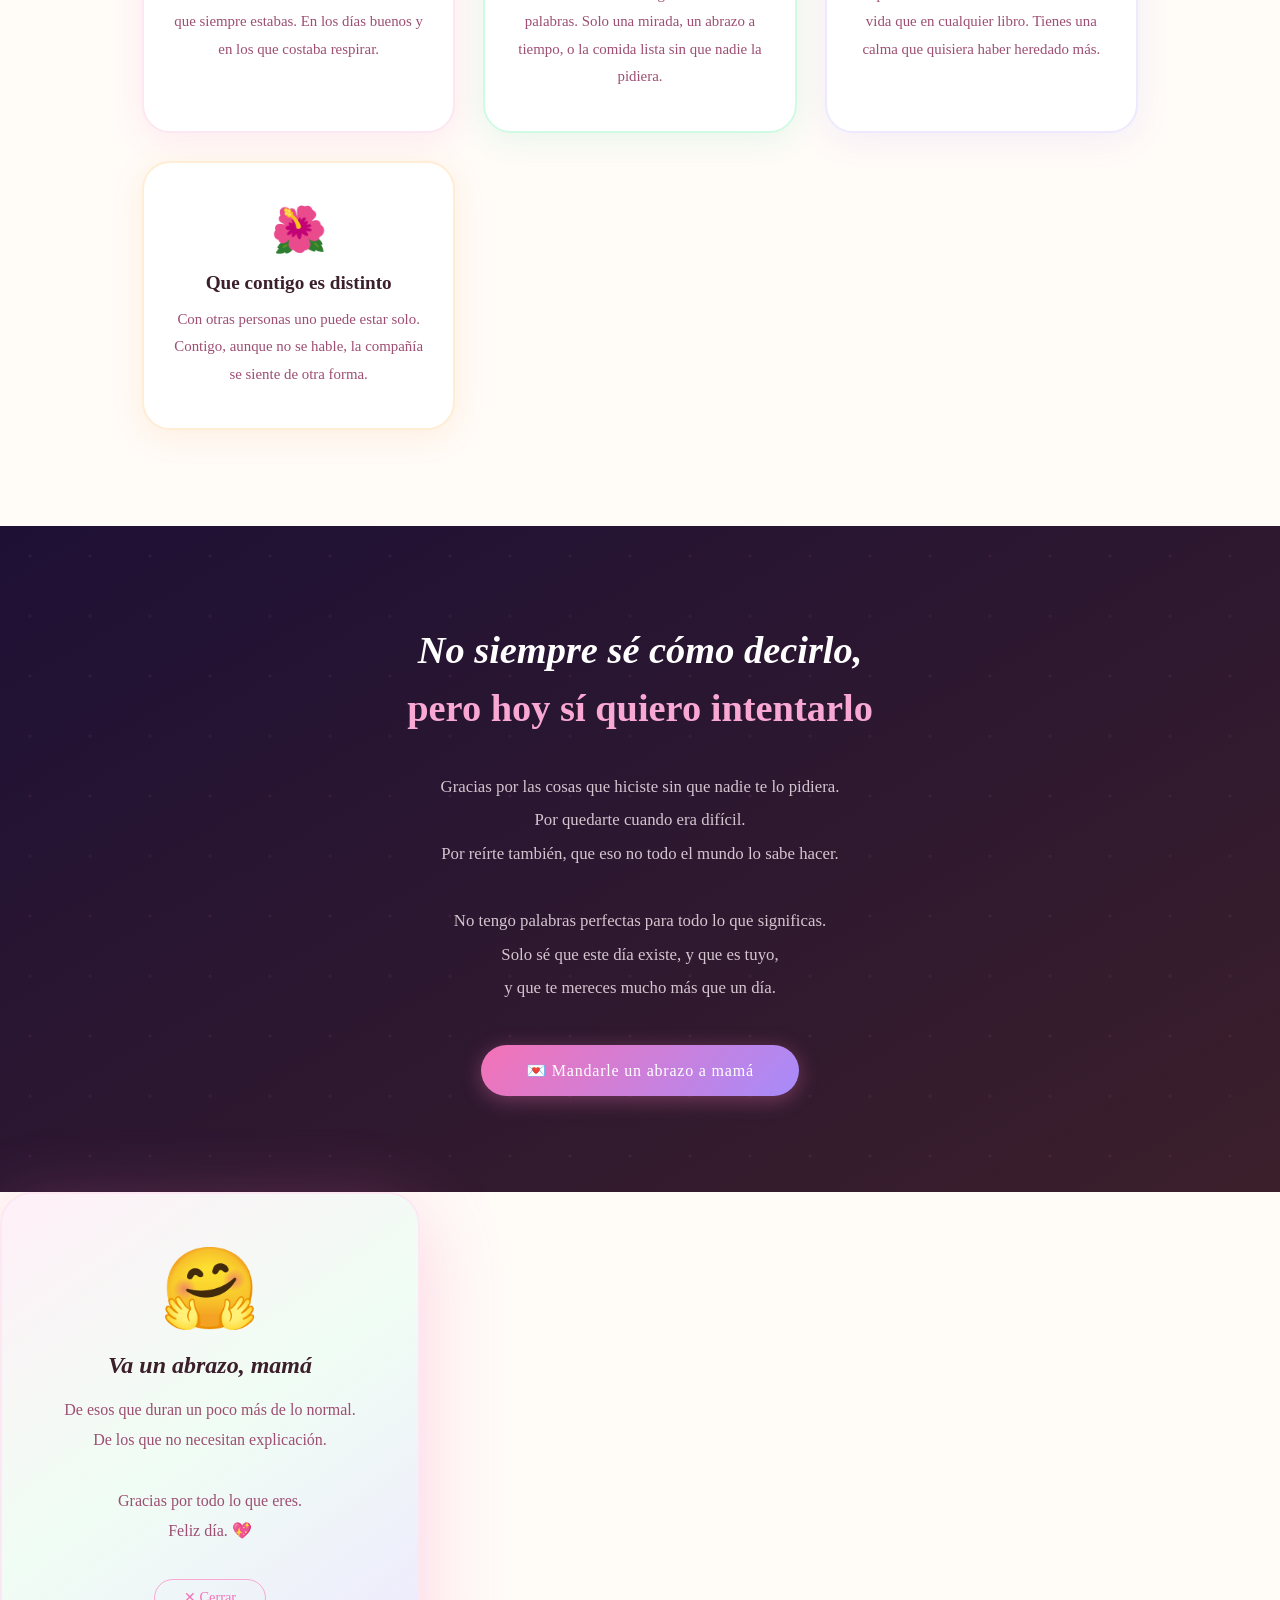
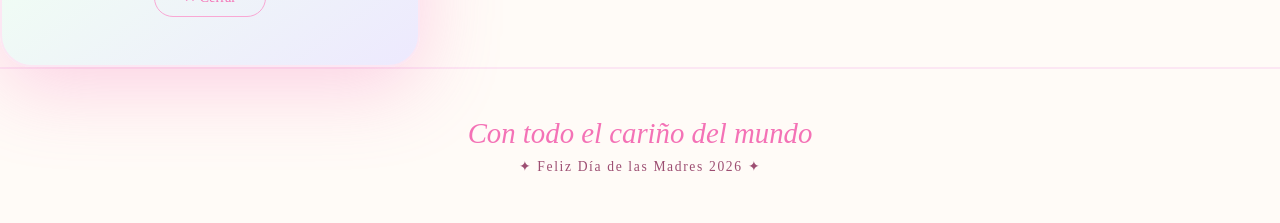
==== commit 1dee4272: "Update index.html" ====
--- a/index.html
+++ b/index.html
@@ -30,8 +30,8 @@
       <line x1="185" y1="20" x2="280" y2="20" stroke="#f9b8d0" stroke-width="1.2"/>
     </svg>
     <p class="hero-subtitle">
-      Soy tu hijo único, y si hay algo que sé con certeza<br>
-      es que tuve la mejor mamá que el mundo pudo darme.
+      Hay personas que no necesitan presentación.<br>
+      Tú eres una de ellas.
     </p>
   </div>
   <div class="scroll-cue">↓</div>
@@ -39,34 +39,34 @@
 
 <section class="quote-section">
   <p class="quote-text reveal">
-    "Ser madre de un solo hijo es amar con todo,<br>sin repartir nada."
+    "Hay un amor que no se elige, no se explica<br>y no se acaba. El de una madre."
   </p>
-  <p class="quote-author reveal">— Para ti, que fuiste mi mundo entero</p>
+  <p class="quote-author reveal">— Gracias por dármelo todos los días</p>
 </section>
 
 <section class="cards-section">
-  <h2 class="section-heading reveal">Lo que me <em>diste tú</em></h2>
-  <p class="section-sub reveal">Regalos que ningún dinero puede comprar</p>
+  <h2 class="section-heading reveal">Cosas que <em>nunca olvido</em></h2>
+  <p class="section-sub reveal">Pequeños grandes momentos que me forjaron</p>
   <div class="cards-grid">
     <div class="card reveal">
       <span class="card-icon">🌸</span>
-      <h3 class="card-title">Tu amor sin límites</h3>
-      <p class="card-text">Nunca tuve que competir por tu atención. Todo tu amor fue siempre para mí, y eso me hizo sentir el niño más afortunado del mundo.</p>
+      <h3 class="card-title">Cuando estabas ahí</h3>
+      <p class="card-text">No hace falta recordar una sola vez. Es que siempre estabas. En los días buenos y en los que costaba respirar.</p>
     </div>
     <div class="card reveal">
       <span class="card-icon">🌿</span>
-      <h3 class="card-title">Tu paciencia infinita</h3>
-      <p class="card-text">Cada pregunta que te hice, cada error que cometí, cada vez que me caí… siempre estuviste ahí, sin juzgarme, solo apoyándome.</p>
+      <h3 class="card-title">Lo que no decías</h3>
+      <p class="card-text">A veces el amor más grande no tiene palabras. Solo una mirada, un abrazo a tiempo, o la comida lista sin que nadie la pidiera.</p>
     </div>
     <div class="card reveal">
       <span class="card-icon">✨</span>
-      <h3 class="card-title">Tu fuerza</h3>
-      <p class="card-text">Me enseñaste que levantarse siempre es posible. Que la vida a veces duele, pero que con valentía se puede con todo.</p>
+      <h3 class="card-title">Tu manera de ver las cosas</h3>
+      <p class="card-text">Aprendí más viendo cómo resuelves la vida que en cualquier libro. Tienes una calma que quisiera haber heredado más.</p>
     </div>
     <div class="card reveal">
       <span class="card-icon">🌺</span>
-      <h3 class="card-title">Tu hogar</h3>
-      <p class="card-text">Donde sea que estés, eso es mi hogar. No un lugar, no una casa. Tú eres el único hogar que he conocido de verdad.</p>
+      <h3 class="card-title">Que contigo es distinto</h3>
+      <p class="card-text">Con otras personas uno puede estar solo. Contigo, aunque no se hable, la compañía se siente de otra forma.</p>
     </div>
   </div>
 </section>
@@ -74,35 +74,38 @@
 <section class="message-section">
   <div class="message-inner">
     <h2 class="message-heading reveal">
-      Para ti, mamá,<br>
-      <strong>que hiciste magia con lo ordinario</strong>
+      No siempre sé cómo decirlo,<br>
+      <strong>pero hoy sí quiero intentarlo</strong>
     </h2>
     <p class="message-body reveal">
-      No existe día suficientemente largo para contarte todo lo que significas.<br>
-      No hay flores que alcancen para expresar tanta gratitud.<br><br>
-      Quiero que sepas: te veo, te admiro, te amo.<br>
-      Hoy celebro al ser más especial de mi vida.<br>
-      Gracias por elegirme todos los días, mamá.
+      Gracias por las cosas que hiciste sin que nadie te lo pidiera.<br>
+      Por quedarte cuando era difícil.<br>
+      Por reírte también, que eso no todo el mundo lo sabe hacer.<br><br>
+      No tengo palabras perfectas para todo lo que significas.<br>
+      Solo sé que este día existe, y que es tuyo,<br>
+      y que te mereces mucho más que un día.
     </p>
-    <button class="btn reveal" id="abrazoBtn">💌 Enviar un abrazo digital</button>
+    <button class="btn reveal" id="abrazoBtn">💌 Mandarle un abrazo a mamá</button>
   </div>
 </section>
 
-<div class="abrazo-overlay" id="abrazoOverlay">
+<div class="abrazo-wrap" id="abrazoOverlay">
   <div class="abrazo-card">
     <div class="corazones" id="corazones"></div>
     <p class="abrazo-emoji">🤗</p>
-    <h2 class="abrazo-titulo">¡Te mando un abrazo enorme, mamá!</h2>
+    <h2 class="abrazo-titulo">Va un abrazo, mamá</h2>
     <p class="abrazo-texto">
-      Este abrazo viene cargado de todo el amor que tengo.<br>
-      Gracias por ser mi mamá. Te amo muchísimo. 💖
+      De esos que duran un poco más de lo normal.<br>
+      De los que no necesitan explicación.<br><br>
+      Gracias por todo lo que eres.<br>
+      Feliz día. 💖
     </p>
     <button class="abrazo-cerrar" id="cerrarBtn">✕ Cerrar</button>
   </div>
 </div>
 
 <footer>
-  <p class="footer-title">Con todo mi amor, tu hijo</p>
+  <p class="footer-title">Con todo el cariño del mundo</p>
   <p class="footer-sub">✦ Feliz Día de las Madres 2026 ✦</p>
 </footer>
 
--- a/stilos.css
+++ b/stilos.css
@@ -1,16 +1,21 @@
 *, *::before, *::after { box-sizing: border-box; margin: 0; padding: 0; }
 
 :root {
-  --rose: #c2555a;
-  --rose-light: #f5d8db;
-  --rose-pale: #fdf0f1;
-  --blush: #e8a0a5;
-  --green: #5a7a5c;
-  --green-light: #cde0ce;
-  --cream: #fdf6ee;
-  --gold: #b8893a;
-  --text-dark: #2c1a1b;
-  --text-mid: #7a4f52;
+  --pink: #f472b6;
+  --pink-light: #fce7f3;
+  --pink-pale: #fff0f8;
+  --pink-mid: #f9a8d4;
+  --mint: #34d399;
+  --mint-light: #d1fae5;
+  --lavender: #a78bfa;
+  --lavender-light: #ede9fe;
+  --peach: #fb923c;
+  --peach-light: #ffedd5;
+  --sky: #38bdf8;
+  --sky-light: #e0f2fe;
+  --cream: #fffbf7;
+  --text-dark: #3b1f2b;
+  --text-mid: #9d4e72;
 }
 
 body {
@@ -31,27 +36,27 @@
   justify-content: center;
   text-align: center;
   padding: 3rem 2rem;
-  background: linear-gradient(160deg, var(--rose-pale) 0%, #fff 50%, var(--green-light) 100%);
+  background: linear-gradient(140deg, #fff0f8 0%, #f0fdf4 40%, #ede9fe 80%, #fff0f8 100%);
   overflow: hidden;
 }
 
 .hero::before {
   content: '';
   position: absolute;
-  width: 500px; height: 500px;
+  width: 550px; height: 550px;
   border-radius: 50%;
-  background: radial-gradient(circle, var(--rose-light) 0%, transparent 70%);
-  top: -100px; right: -100px;
-  opacity: 0.6;
+  background: radial-gradient(circle, #fce7f3 0%, transparent 70%);
+  top: -120px; right: -120px;
+  opacity: 0.7;
 }
 .hero::after {
   content: '';
   position: absolute;
-  width: 400px; height: 400px;
+  width: 420px; height: 420px;
   border-radius: 50%;
-  background: radial-gradient(circle, var(--green-light) 0%, transparent 70%);
+  background: radial-gradient(circle, #d1fae5 0%, transparent 70%);
   bottom: -80px; left: -80px;
-  opacity: 0.5;
+  opacity: 0.6;
 }
 
 .hero-inner { position: relative; z-index: 1; max-width: 700px; }
@@ -61,16 +66,19 @@
   font-family: 'Lora', serif;
   font-style: italic;
   font-size: 0.85rem;
-  letter-spacing: 0.2em;
-  color: var(--rose);
+  letter-spacing: 0.25em;
+  color: var(--pink);
   text-transform: uppercase;
   margin-bottom: 1.5rem;
   animation: fadeUp 0.8s ease both;
+  background: var(--pink-light);
+  padding: 0.35rem 1.2rem;
+  border-radius: 2rem;
 }
 
 .hero-title {
   font-family: 'Playfair Display', Georgia, serif;
-  font-size: clamp(3rem, 8vw, 6rem);
+  font-size: clamp(3.2rem, 9vw, 6.5rem);
   font-weight: 700;
   line-height: 1.05;
   color: var(--text-dark);
@@ -81,15 +89,16 @@
 .hero-title em {
   display: block;
   font-style: italic;
-  color: var(--rose);
+  color: var(--pink);
+  -webkit-text-stroke: 1px var(--pink);
 }
 
 .hero-subtitle {
-  font-size: clamp(1rem, 2.5vw, 1.25rem);
+  font-size: clamp(1rem, 2.5vw, 1.2rem);
   color: var(--text-mid);
-  line-height: 1.8;
+  line-height: 1.9;
   margin: 1.5rem auto 2.5rem;
-  max-width: 520px;
+  max-width: 500px;
   animation: fadeUp 0.8s 0.2s ease both;
 }
 
@@ -101,14 +110,14 @@
   left: 50%;
   transform: translateX(-50%);
   animation: bob 2s infinite ease-in-out;
-  color: var(--blush);
+  color: var(--pink-mid);
   font-size: 1.5rem;
   z-index: 1;
 }
 
-/* === QUOTE SECTION === */
+/* === QUOTE === */
 .quote-section {
-  background: var(--rose);
+  background: linear-gradient(135deg, #f472b6 0%, #a78bfa 100%);
   color: white;
   text-align: center;
   padding: 5rem 2rem;
@@ -118,11 +127,11 @@
 .quote-section::before {
   content: '"';
   position: absolute;
-  top: -1rem; left: 50%;
+  top: -2rem; left: 50%;
   transform: translateX(-50%);
   font-family: 'Playfair Display', serif;
-  font-size: 15rem;
-  opacity: 0.08;
+  font-size: 18rem;
+  opacity: 0.07;
   line-height: 1;
   color: white;
   pointer-events: none;
@@ -131,8 +140,8 @@
   font-family: 'Playfair Display', serif;
   font-style: italic;
   font-size: clamp(1.4rem, 3vw, 2rem);
-  line-height: 1.6;
-  max-width: 600px;
+  line-height: 1.7;
+  max-width: 620px;
   margin: 0 auto 1.5rem;
   position: relative;
 }
@@ -140,77 +149,72 @@
   font-size: 0.9rem;
   letter-spacing: 0.2em;
   text-transform: uppercase;
-  opacity: 0.75;
+  opacity: 0.8;
 }
 
 /* === CARDS === */
 .cards-section {
   padding: 6rem 2rem;
-  max-width: 1000px;
+  max-width: 1060px;
   margin: 0 auto;
   text-align: center;
 }
 .section-heading {
   font-family: 'Playfair Display', serif;
-  font-size: clamp(1.8rem, 4vw, 2.5rem);
+  font-size: clamp(1.8rem, 4vw, 2.6rem);
   color: var(--text-dark);
   margin-bottom: 0.5rem;
 }
-.section-heading em { font-style: italic; color: var(--rose); }
-.section-sub {
-  color: var(--text-mid);
-  margin-bottom: 3.5rem;
-  font-style: italic;
-}
+.section-heading em { font-style: italic; color: var(--pink); }
+.section-sub { color: var(--text-mid); margin-bottom: 3.5rem; font-style: italic; }
 
 .cards-grid {
   display: grid;
-  grid-template-columns: repeat(auto-fit, minmax(240px, 1fr));
-  gap: 2rem;
+  grid-template-columns: repeat(auto-fit, minmax(230px, 1fr));
+  gap: 1.75rem;
 }
 
 .card {
   background: white;
-  border-radius: 1.5rem;
-  padding: 2.5rem 2rem;
-  box-shadow: 0 4px 30px rgba(194, 85, 90, 0.08);
+  border-radius: 1.75rem;
+  padding: 2.5rem 1.75rem;
   transition: transform 0.3s ease, box-shadow 0.3s ease;
-  border: 1px solid var(--rose-light);
-}
-.card:hover {
-  transform: translateY(-6px);
-  box-shadow: 0 12px 40px rgba(194, 85, 90, 0.15);
-}
-.card-icon {
-  font-size: 2.5rem;
-  margin-bottom: 1rem;
-  display: block;
-}
+  border: 2px solid transparent;
+}
+.card:nth-child(1) { border-color: #fce7f3; box-shadow: 0 6px 32px rgba(244,114,182,0.12); }
+.card:nth-child(2) { border-color: #d1fae5; box-shadow: 0 6px 32px rgba(52,211,153,0.12); }
+.card:nth-child(3) { border-color: #ede9fe; box-shadow: 0 6px 32px rgba(167,139,250,0.12); }
+.card:nth-child(4) { border-color: #ffedd5; box-shadow: 0 6px 32px rgba(251,146,60,0.12); }
+
+.card:hover { transform: translateY(-8px); }
+.card:nth-child(1):hover { box-shadow: 0 16px 48px rgba(244,114,182,0.22); }
+.card:nth-child(2):hover { box-shadow: 0 16px 48px rgba(52,211,153,0.22); }
+.card:nth-child(3):hover { box-shadow: 0 16px 48px rgba(167,139,250,0.22); }
+.card:nth-child(4):hover { box-shadow: 0 16px 48px rgba(251,146,60,0.22); }
+
+.card-icon { font-size: 2.8rem; margin-bottom: 1rem; display: block; }
 .card-title {
   font-family: 'Playfair Display', serif;
-  font-size: 1.25rem;
+  font-size: 1.2rem;
   color: var(--text-dark);
   margin-bottom: 0.75rem;
 }
-.card-text {
-  font-size: 0.95rem;
-  color: var(--text-mid);
-  line-height: 1.8;
-}
-
-/* === MESSAGE SECTION === */
+.card-text { font-size: 0.93rem; color: var(--text-mid); line-height: 1.85; }
+
+/* === MESSAGE === */
 .message-section {
-  background: var(--text-dark);
-  color: var(--cream);
+  background: linear-gradient(150deg, #1e1035 0%, #3b1f2b 100%);
+  color: white;
   text-align: center;
   padding: 6rem 2rem;
   position: relative;
+  overflow: hidden;
 }
 .message-section::before {
   content: '';
   position: absolute;
   inset: 0;
-  background: url("data:image/svg+xml,%3Csvg width='60' height='60' viewBox='0 0 60 60' xmlns='http://www.w3.org/2000/svg'%3E%3Cg fill='none' fill-rule='evenodd'%3E%3Cg fill='%23c2555a' fill-opacity='0.06'%3E%3Ccircle cx='30' cy='30' r='2'/%3E%3C/g%3E%3C/g%3E%3C/svg%3E");
+  background: url("data:image/svg+xml,%3Csvg width='60' height='60' viewBox='0 0 60 60' xmlns='http://www.w3.org/2000/svg'%3E%3Cg fill='none'%3E%3Ccircle cx='30' cy='30' r='1.5' fill='%23f472b6' fill-opacity='0.08'/%3E%3C/g%3E%3C/svg%3E");
 }
 .message-inner { position: relative; max-width: 640px; margin: 0 auto; }
 .message-heading {
@@ -220,52 +224,152 @@
   line-height: 1.5;
   margin-bottom: 2rem;
 }
-.message-heading strong { color: var(--blush); font-style: normal; }
+.message-heading strong { color: #f9a8d4; font-style: normal; }
 .message-body {
   font-size: 1.05rem;
-  line-height: 1.9;
-  color: rgba(253,246,238,0.75);
+  line-height: 2;
+  color: rgba(255,240,248,0.8);
   margin-bottom: 2.5rem;
 }
+
+/* === BOTÓN ABRAZO === */
 .btn {
   display: inline-block;
-  background: var(--rose);
+  background: linear-gradient(135deg, #f472b6, #a78bfa);
   color: white;
-  text-decoration: none;
-  padding: 0.9rem 2.5rem;
+  border: none;
+  cursor: pointer;
+  padding: 1rem 2.8rem;
   border-radius: 3rem;
   font-family: 'Lora', serif;
-  font-size: 0.95rem;
+  font-size: 1rem;
   letter-spacing: 0.05em;
-  transition: background 0.25s, transform 0.2s;
-}
-.btn:hover { background: #a83e43; transform: scale(1.03); }
+  transition: transform 0.2s, box-shadow 0.2s;
+  box-shadow: 0 4px 20px rgba(244,114,182,0.35);
+}
+.btn:hover {
+  transform: scale(1.06);
+  box-shadow: 0 8px 32px rgba(244,114,182,0.5);
+}
+
+/* === OVERLAY ABRAZO === */
+.abrazo-overlay {
+  display: none;
+  position: fixed;
+  inset: 0;
+  background: rgba(30, 10, 40, 0.75);
+  z-index: 100;
+  align-items: center;
+  justify-content: center;
+  backdrop-filter: blur(4px);
+}
+.abrazo-overlay.activo { display: flex; }
+
+.abrazo-card {
+  background: linear-gradient(145deg, #fff0f8, #f0fdf4, #ede9fe);
+  border-radius: 2rem;
+  padding: 3rem 2.5rem;
+  text-align: center;
+  max-width: 420px;
+  width: 90%;
+  position: relative;
+  animation: popIn 0.5s cubic-bezier(0.175, 0.885, 0.32, 1.275) both;
+  box-shadow: 0 20px 80px rgba(244,114,182,0.3);
+  border: 2px solid #fce7f3;
+}
+
+.corazones {
+  position: absolute;
+  inset: 0;
+  pointer-events: none;
+  overflow: hidden;
+  border-radius: 2rem;
+}
+
+.corazon {
+  position: absolute;
+  font-size: 1.4rem;
+  animation: flotar var(--dur) ease-in-out infinite;
+  opacity: 0;
+}
+
+.abrazo-emoji {
+  font-size: 5rem;
+  display: block;
+  margin-bottom: 1rem;
+  animation: latir 1.2s ease-in-out infinite;
+  position: relative;
+}
+
+.abrazo-titulo {
+  font-family: 'Playfair Display', serif;
+  font-size: 1.5rem;
+  color: var(--text-dark);
+  margin-bottom: 1rem;
+  font-style: italic;
+}
+
+.abrazo-texto {
+  font-size: 1rem;
+  color: var(--text-mid);
+  line-height: 1.9;
+  margin-bottom: 2rem;
+}
+
+.abrazo-cerrar {
+  background: none;
+  border: 1.5px solid var(--pink-mid);
+  color: var(--pink);
+  padding: 0.6rem 1.8rem;
+  border-radius: 2rem;
+  cursor: pointer;
+  font-family: 'Lora', serif;
+  font-size: 0.9rem;
+  transition: background 0.2s, color 0.2s;
+}
+.abrazo-cerrar:hover { background: var(--pink-light); }
 
 /* === FOOTER === */
 footer {
   background: var(--cream);
   text-align: center;
   padding: 3rem 2rem;
-  border-top: 1px solid var(--rose-light);
+  border-top: 2px solid var(--pink-light);
 }
 .footer-title {
   font-family: 'Playfair Display', serif;
   font-style: italic;
   font-size: 1.8rem;
-  color: var(--rose);
+  color: var(--pink);
   margin-bottom: 0.5rem;
 }
-.footer-sub { font-size: 0.85rem; color: var(--text-mid); letter-spacing: 0.1em; }
-
-/* === ANIMATIONS === */
+.footer-sub { font-size: 0.85rem; color: var(--text-mid); letter-spacing: 0.12em; }
+
+/* === ANIMACIONES === */
 @keyframes fadeUp {
-  from { opacity: 0; transform: translateY(24px); }
+  from { opacity: 0; transform: translateY(28px); }
   to   { opacity: 1; transform: translateY(0); }
 }
 @keyframes bob {
   0%, 100% { transform: translateX(-50%) translateY(0); }
-  50%       { transform: translateX(-50%) translateY(8px); }
+  50%       { transform: translateX(-50%) translateY(10px); }
+}
+@keyframes popIn {
+  from { opacity: 0; transform: scale(0.7); }
+  to   { opacity: 1; transform: scale(1); }
+}
+@keyframes latir {
+  0%, 100% { transform: scale(1); }
+  50%       { transform: scale(1.15); }
+}
+@keyframes flotar {
+  0%   { opacity: 0; transform: translateY(0) scale(0.5); }
+  20%  { opacity: 1; }
+  80%  { opacity: 0.6; }
+  100% { opacity: 0; transform: translateY(-180px) scale(1.2); }
 }
 
 .reveal { opacity: 0; transform: translateY(32px); transition: opacity 0.7s ease, transform 0.7s ease; }
-.reveal.visible { opacity: 1; transform: none; }+.reveal.visible { opacity: 1; transform: none; }
+.reveal { opacity: 0; transform: translateY(32px); transition: opacity 0.7s ease, transform 0.7s ease; }
+.reveal.visible { opacity: 1; transform: none; }
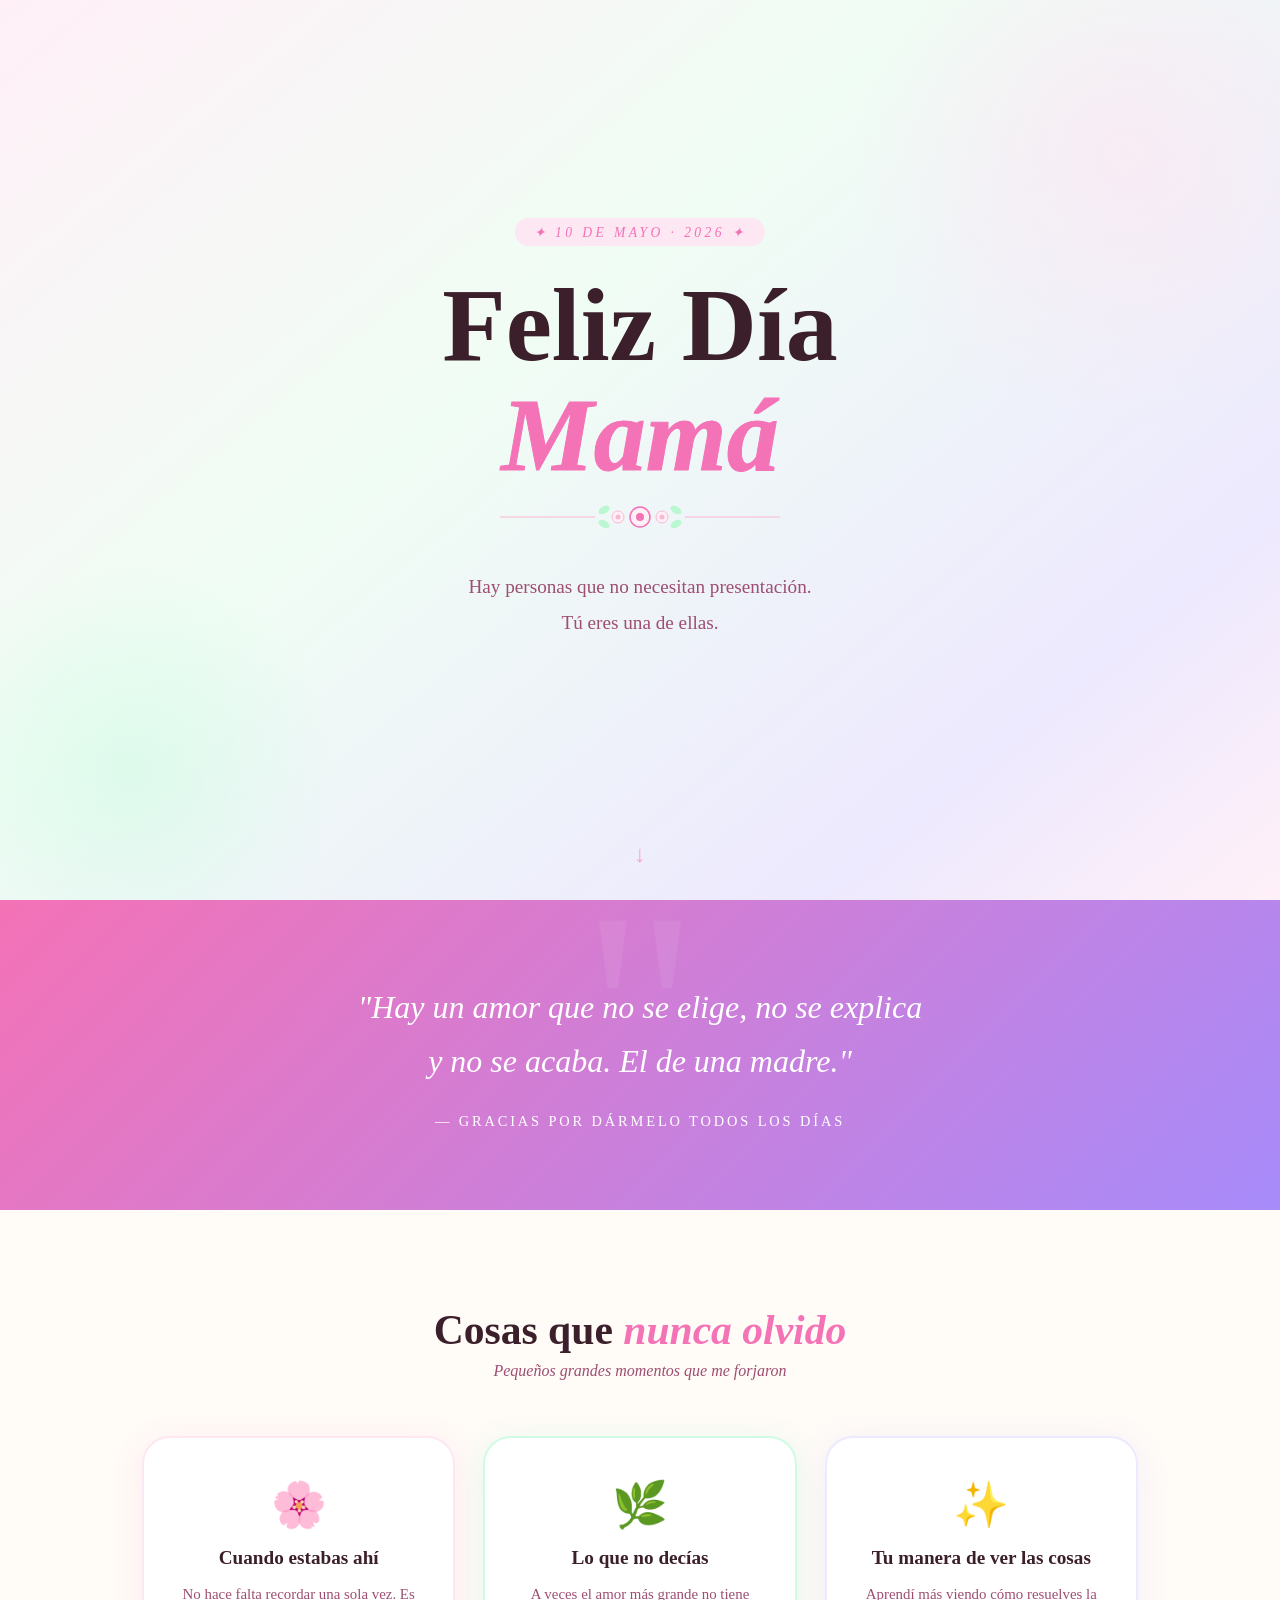
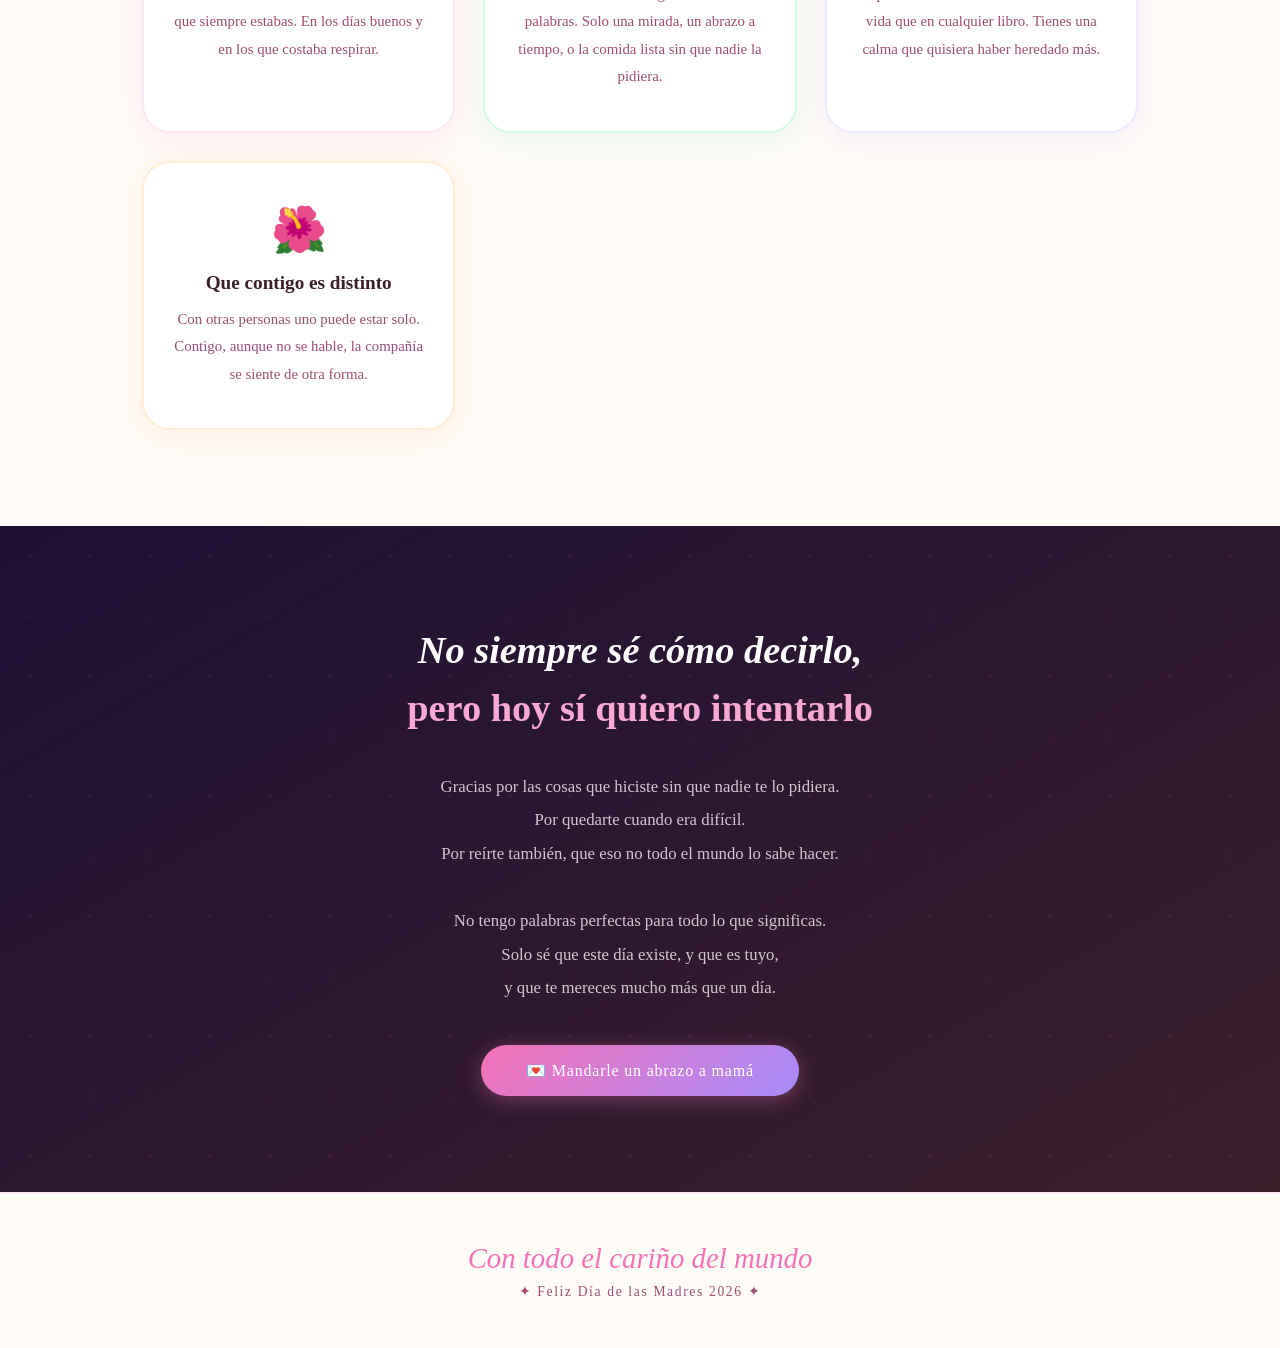
==== commit a7a67128: "Update index.html" ====
--- a/index.html
+++ b/index.html
@@ -85,7 +85,7 @@
       Solo sé que este día existe, y que es tuyo,<br>
       y que te mereces mucho más que un día.
     </p>
-    <button class="btn reveal" id="abrazoBtn">💌 Mandarle un abrazo a mamá</button>
+    <button class="btn" id="abrazoBtn">💌 Mandarle un abrazo a mamá</button>
   </div>
 </section>
 
--- a/stilos.css
+++ b/stilos.css
@@ -253,17 +253,17 @@
 }
 
 /* === OVERLAY ABRAZO === */
-.abrazo-overlay {
+.abrazo-wrap {
   display: none;
   position: fixed;
   inset: 0;
-  background: rgba(30, 10, 40, 0.75);
-  z-index: 100;
+  background: rgba(20, 5, 30, 0.82);
+  z-index: 9999;
   align-items: center;
   justify-content: center;
-  backdrop-filter: blur(4px);
-}
-.abrazo-overlay.activo { display: flex; }
+  padding: 2rem;
+}
+.abrazo-wrap.activo { display: flex; }
 
 .abrazo-card {
   background: linear-gradient(145deg, #fff0f8, #f0fdf4, #ede9fe);
@@ -371,5 +371,3 @@
 
 .reveal { opacity: 0; transform: translateY(32px); transition: opacity 0.7s ease, transform 0.7s ease; }
 .reveal.visible { opacity: 1; transform: none; }
-.reveal { opacity: 0; transform: translateY(32px); transition: opacity 0.7s ease, transform 0.7s ease; }
-.reveal.visible { opacity: 1; transform: none; }
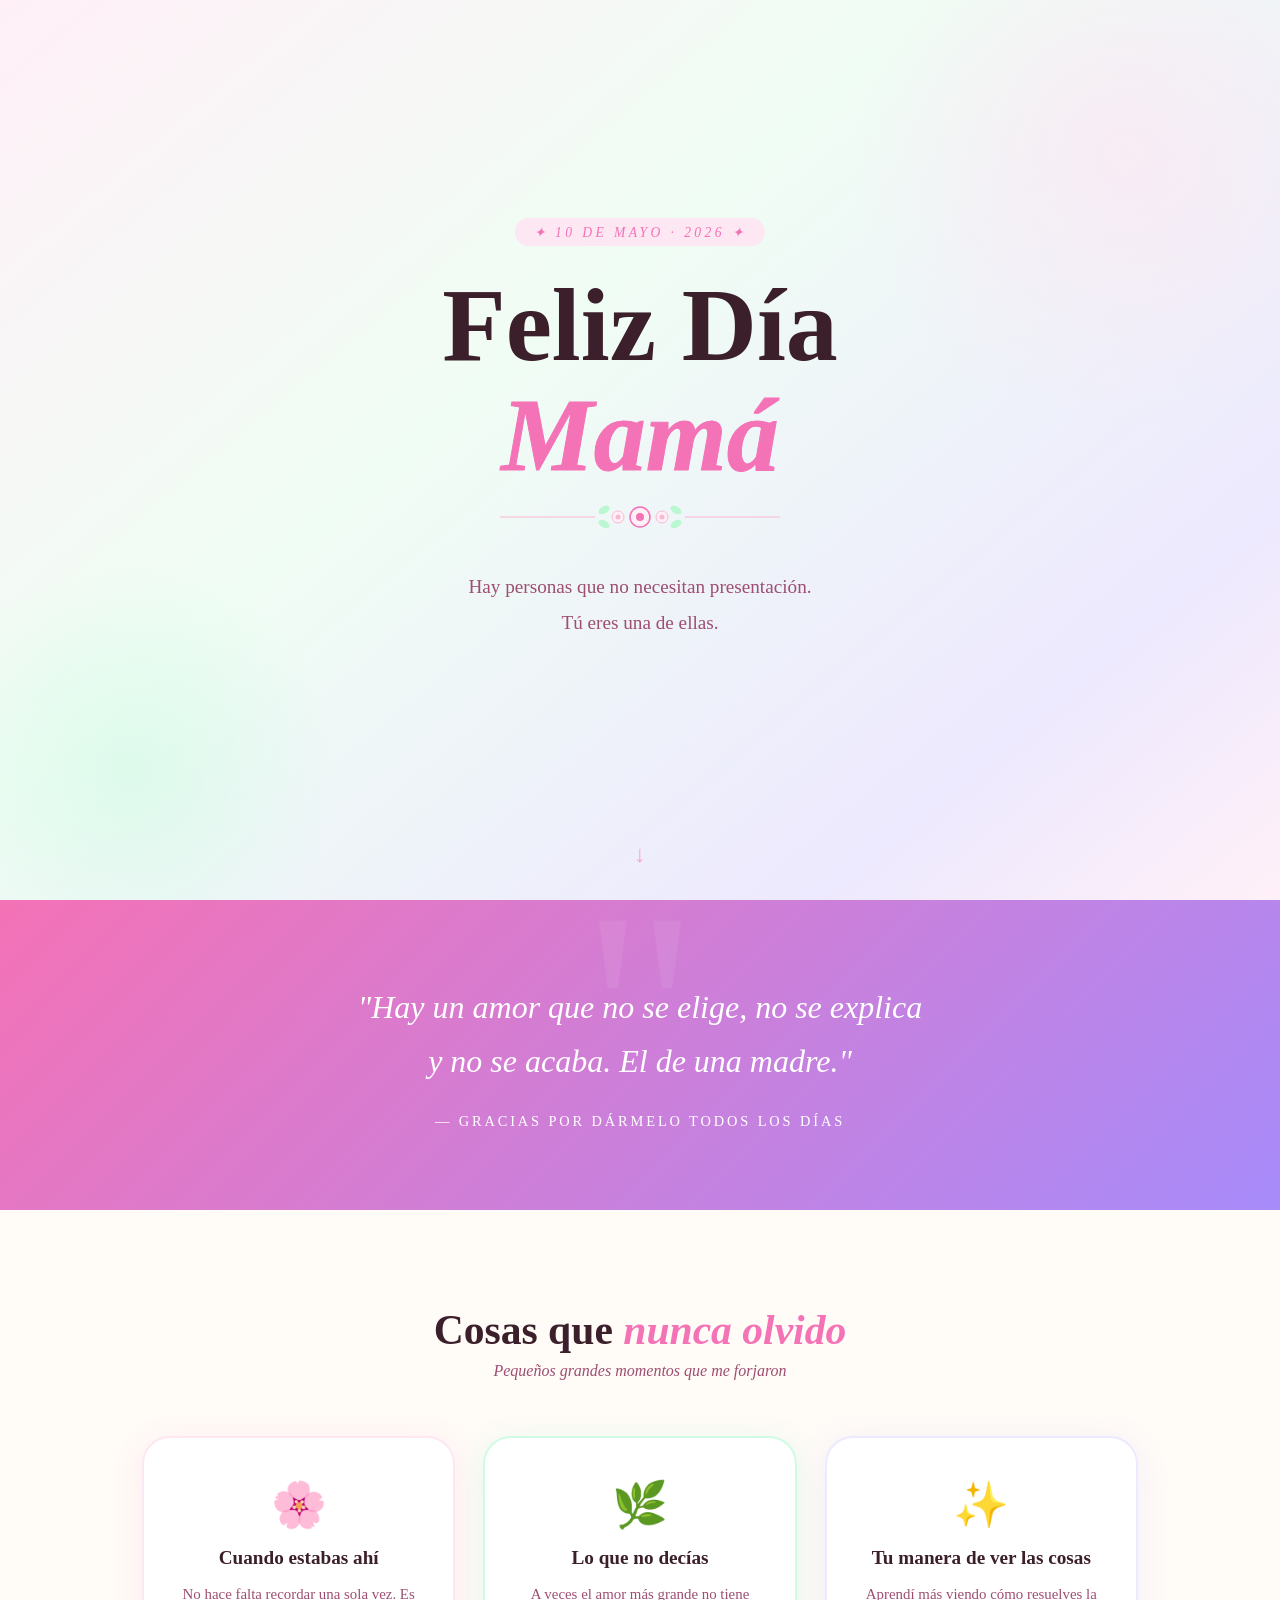
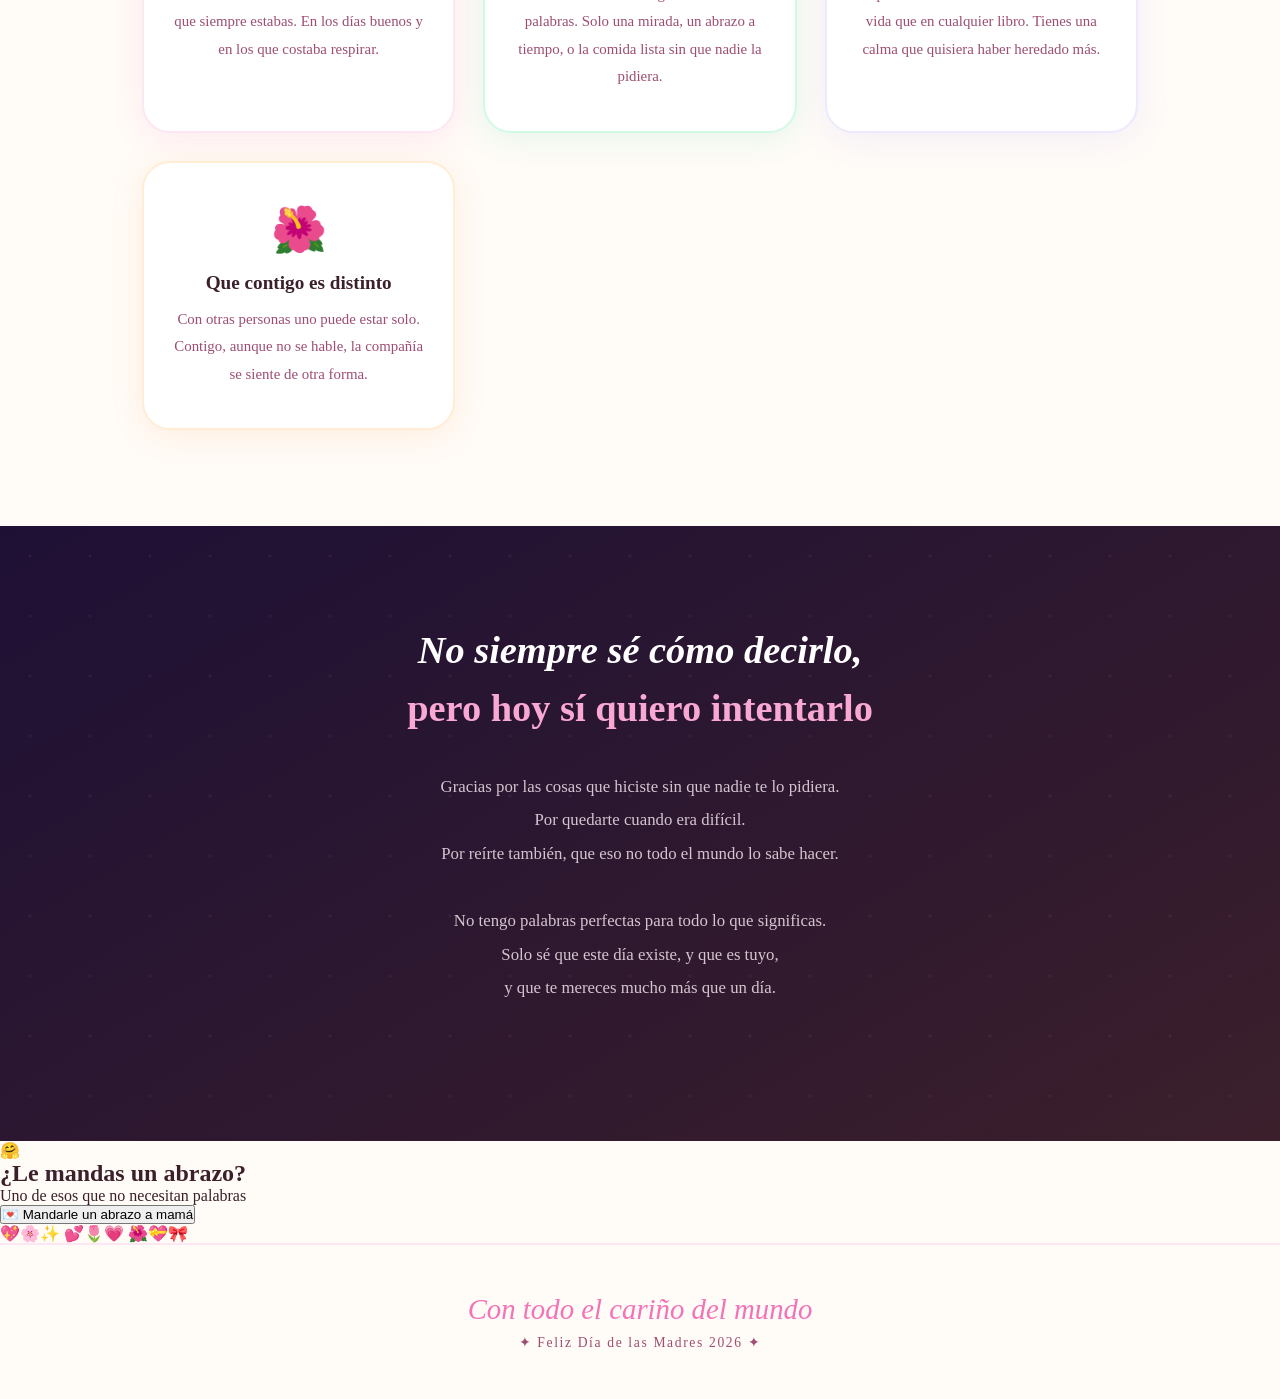
==== commit 2b48f3c2: "Update index.html" ====
--- a/index.html
+++ b/index.html
@@ -85,10 +85,28 @@
       Solo sé que este día existe, y que es tuyo,<br>
       y que te mereces mucho más que un día.
     </p>
-    <button class="btn" id="abrazoBtn">💌 Mandarle un abrazo a mamá</button>
   </div>
 </section>
 
+<!-- SECCIÓN ABRAZO -->
+<section class="abrazo-section">
+  <div class="abrazo-section-inner">
+    <div class="abrazo-section-deco" aria-hidden="true">🤗</div>
+    <h2 class="abrazo-section-titulo reveal">¿Le mandas un abrazo?</h2>
+    <p class="abrazo-section-sub reveal">Uno de esos que no necesitan palabras</p>
+    <button class="btn-abrazo reveal" id="abrazoBtn">
+      <span class="btn-abrazo-icon">💌</span>
+      Mandarle un abrazo a mamá
+    </button>
+  </div>
+  <div class="abrazo-burbujas" aria-hidden="true">
+    <span>💖</span><span>🌸</span><span>✨</span>
+    <span>💕</span><span>🌷</span><span>💗</span>
+    <span>🌺</span><span>💝</span><span>🎀</span>
+  </div>
+</section>
+
+<!-- OVERLAY -->
 <div class="abrazo-wrap" id="abrazoOverlay">
   <div class="abrazo-card">
     <div class="corazones" id="corazones"></div>
--- a/stilos.css
+++ b/stilos.css
@@ -254,16 +254,22 @@
 
 /* === OVERLAY ABRAZO === */
 .abrazo-wrap {
-  display: none;
   position: fixed;
   inset: 0;
   background: rgba(20, 5, 30, 0.82);
   z-index: 9999;
+  display: flex;
   align-items: center;
   justify-content: center;
   padding: 2rem;
-}
-.abrazo-wrap.activo { display: flex; }
+  opacity: 0;
+  pointer-events: none;
+  transition: opacity 0.3s ease;
+}
+.abrazo-wrap.activo {
+  opacity: 1;
+  pointer-events: all;
+}
 
 .abrazo-card {
   background: linear-gradient(145deg, #fff0f8, #f0fdf4, #ede9fe);
